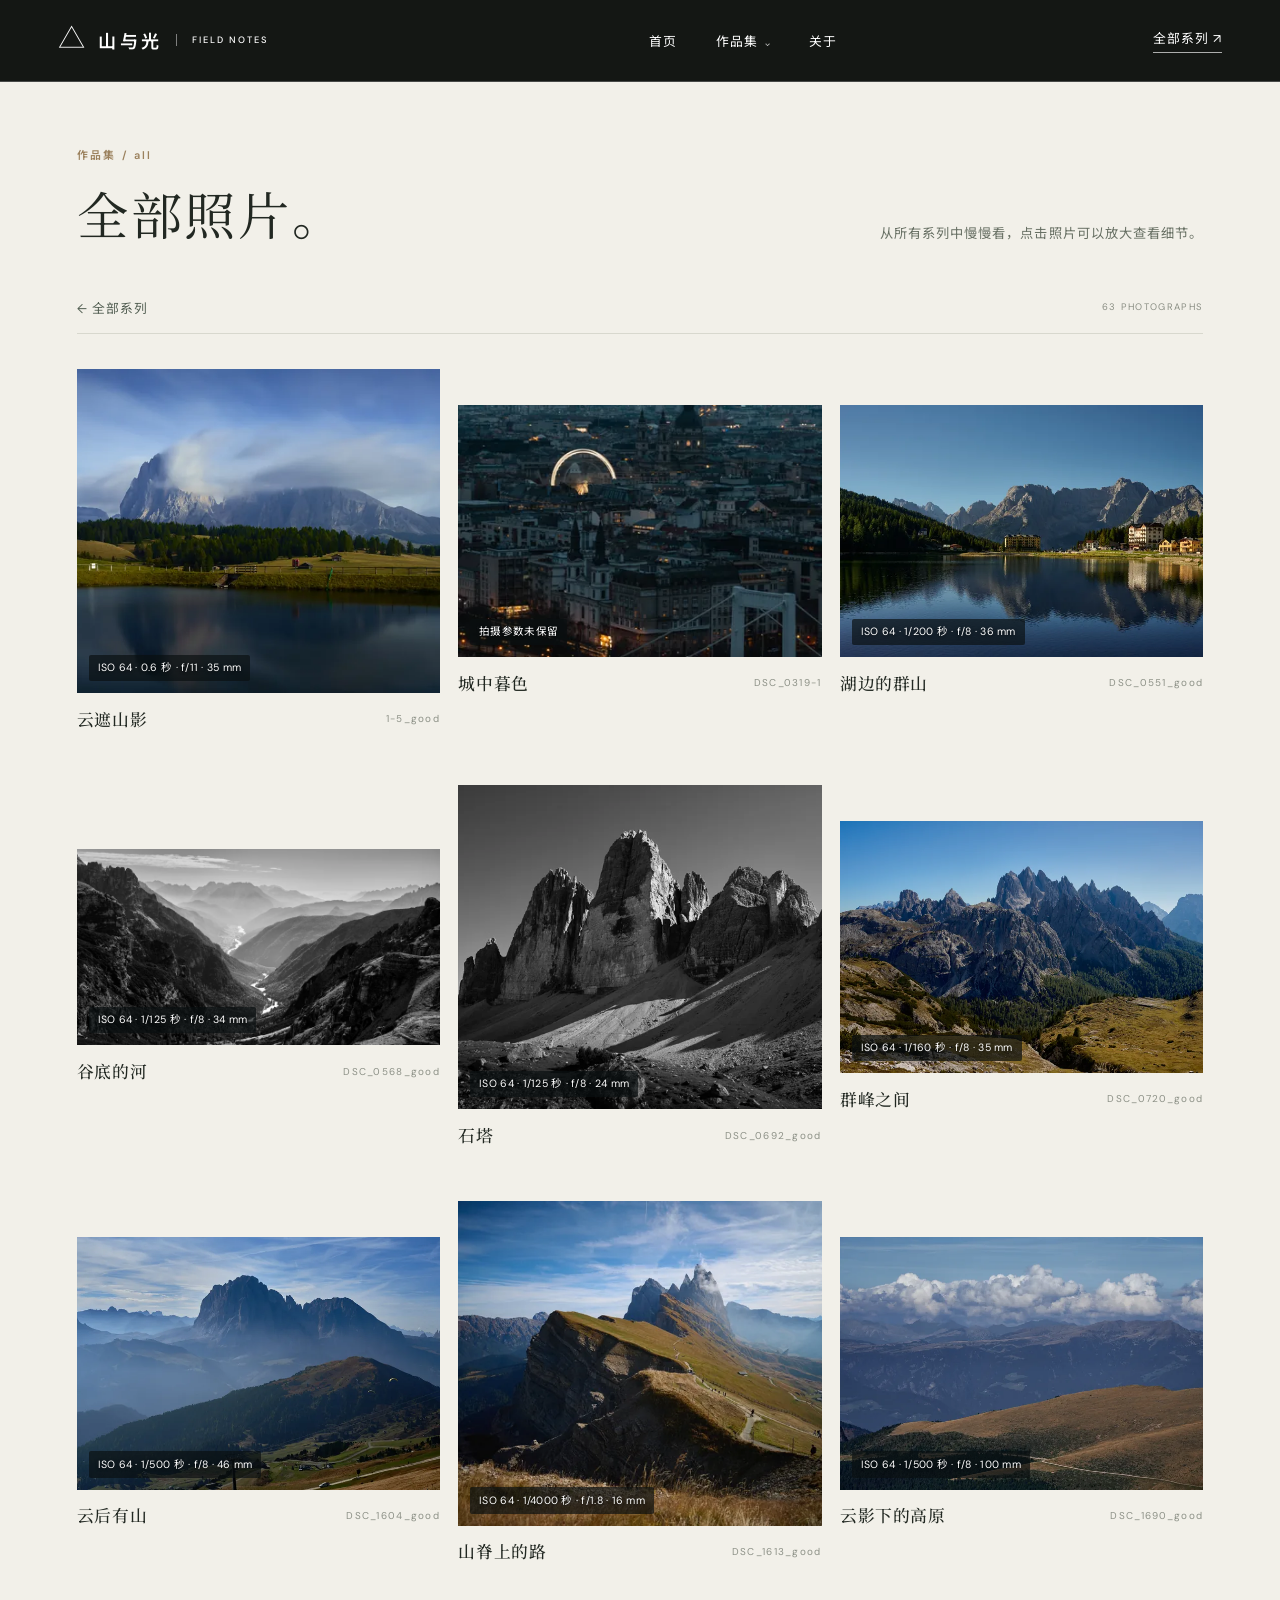
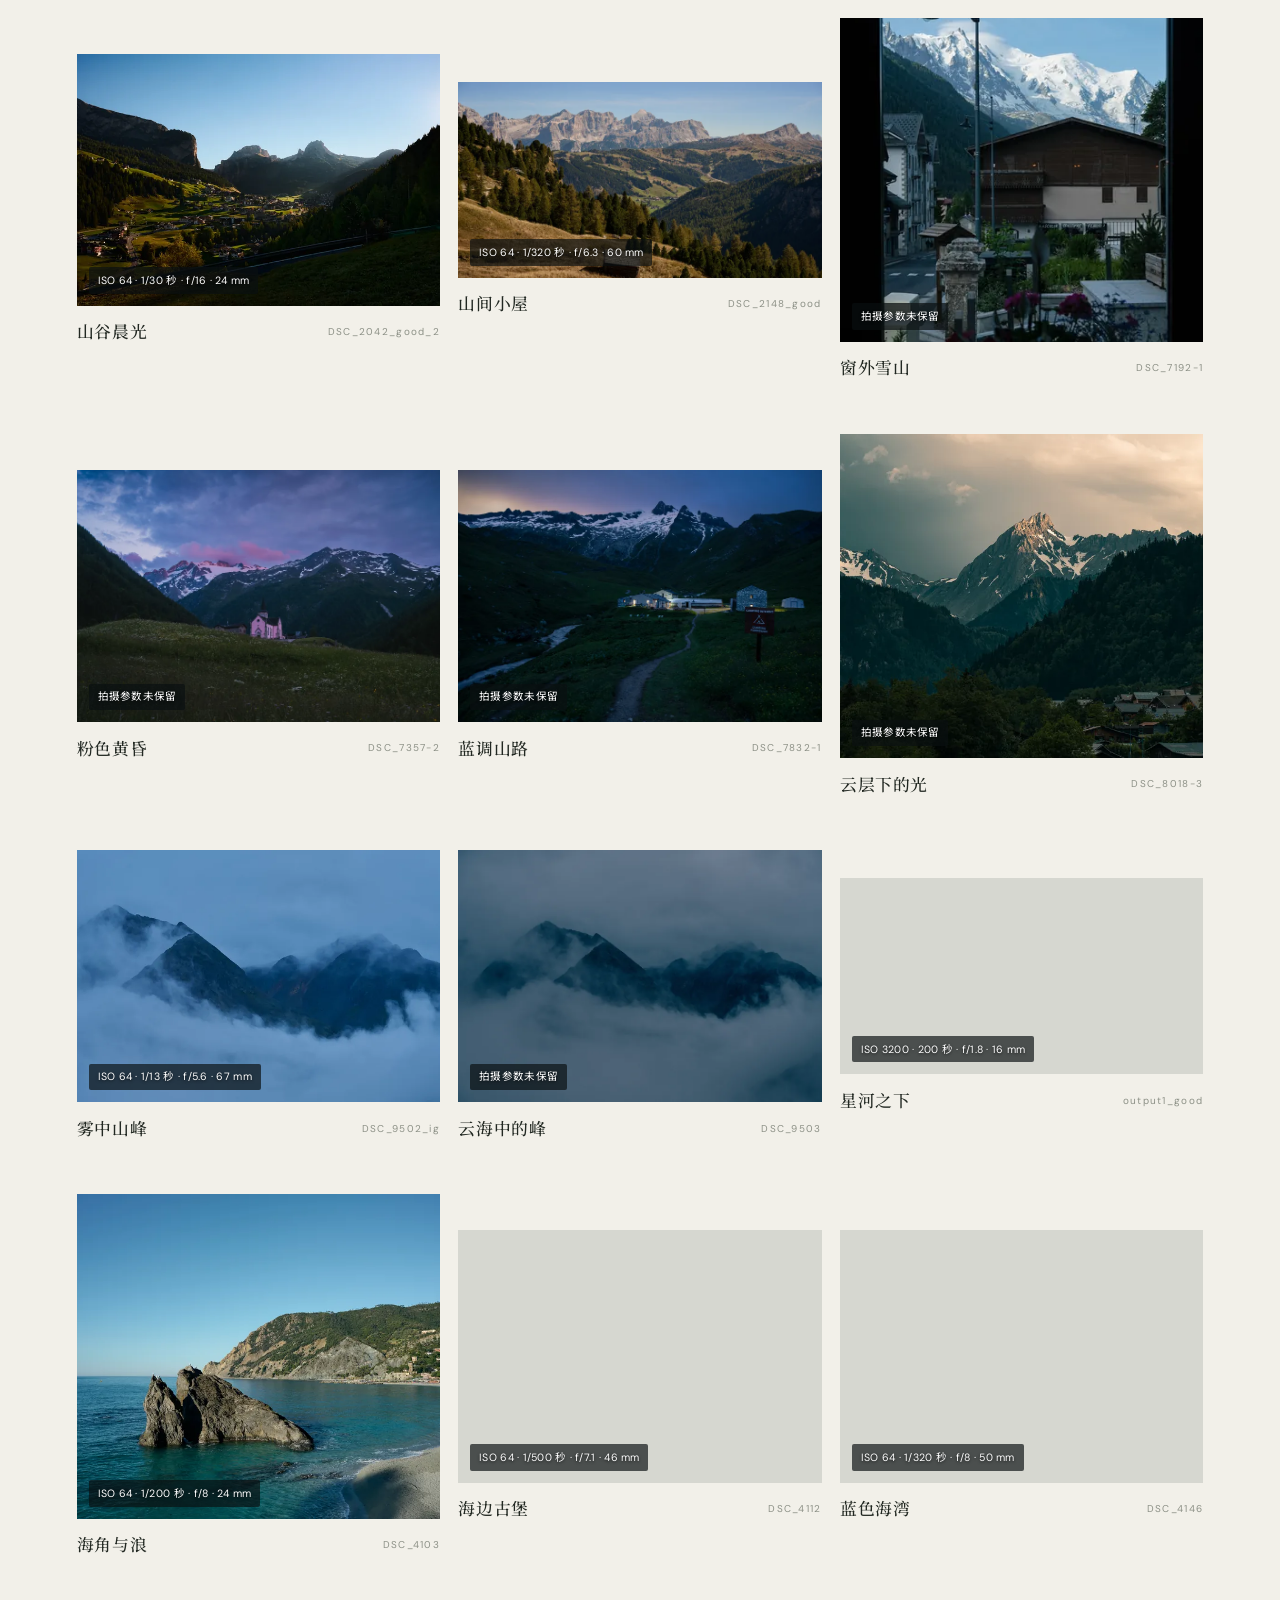
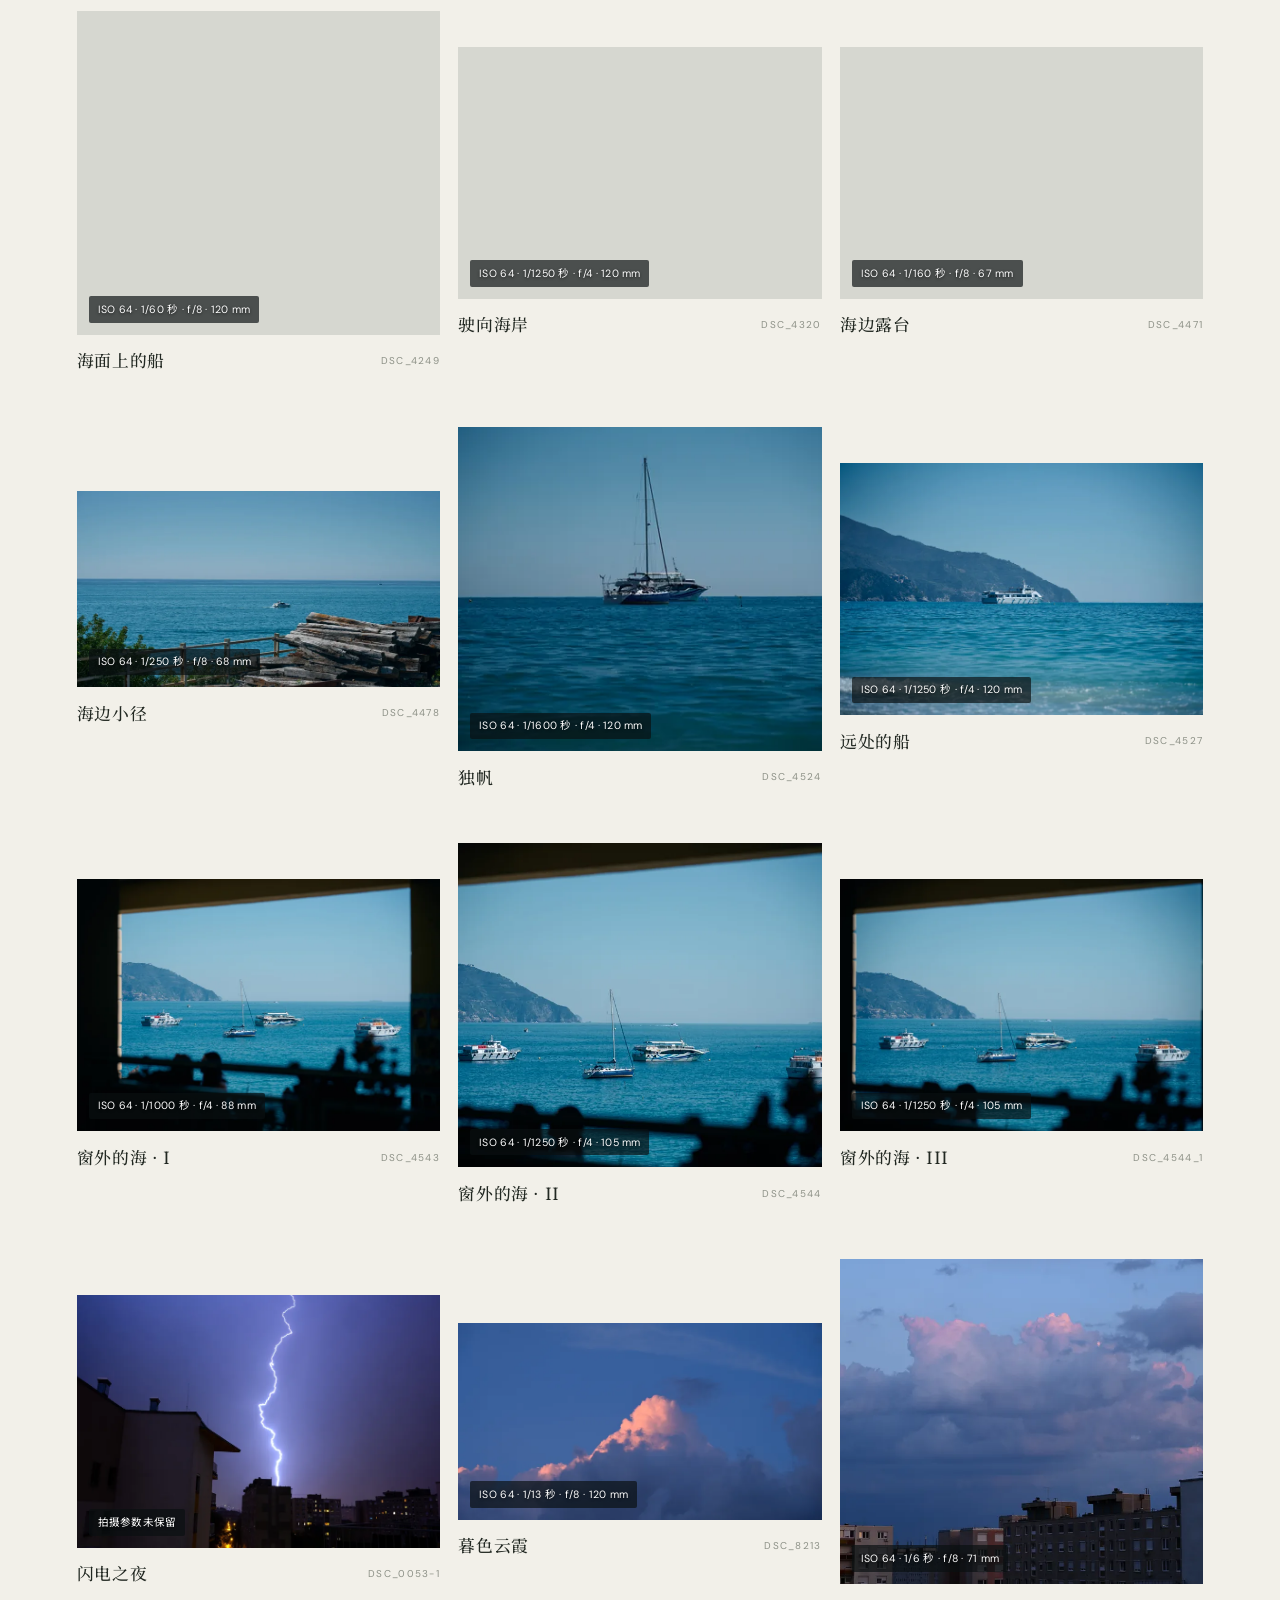
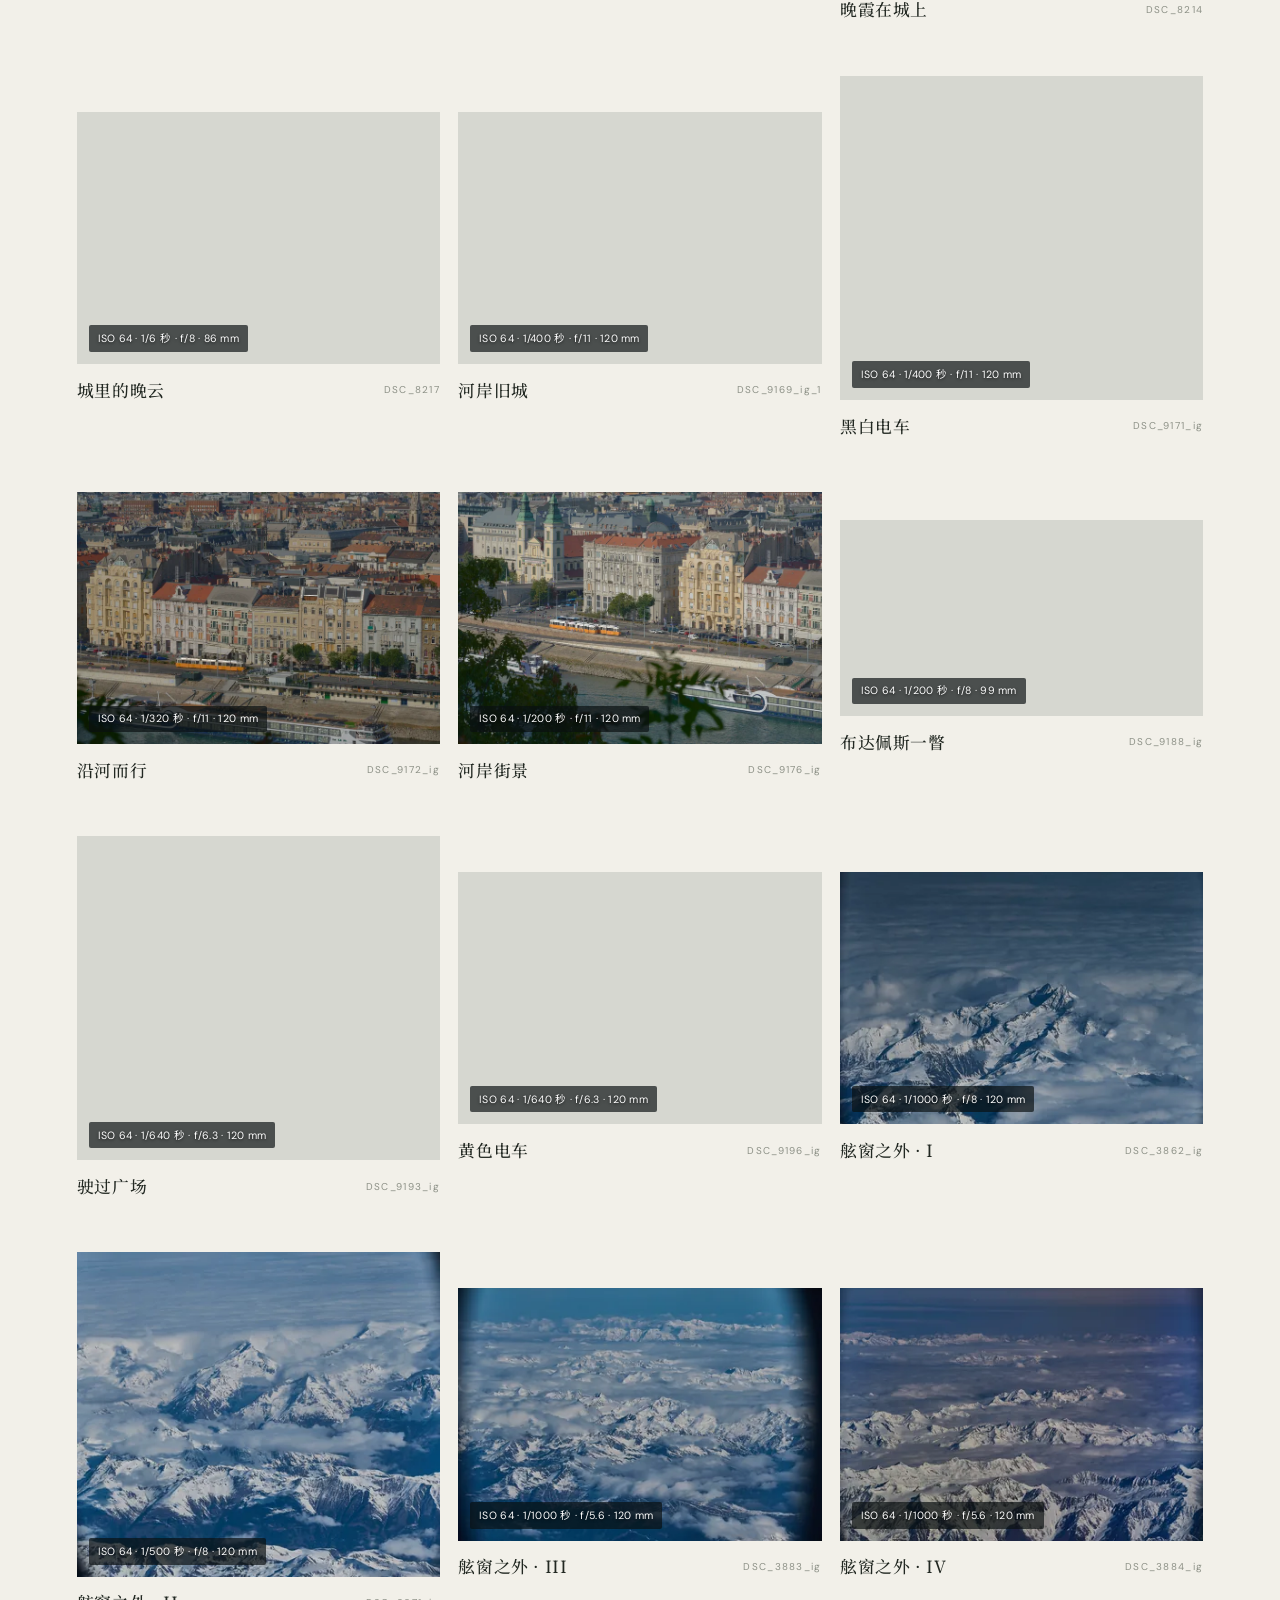
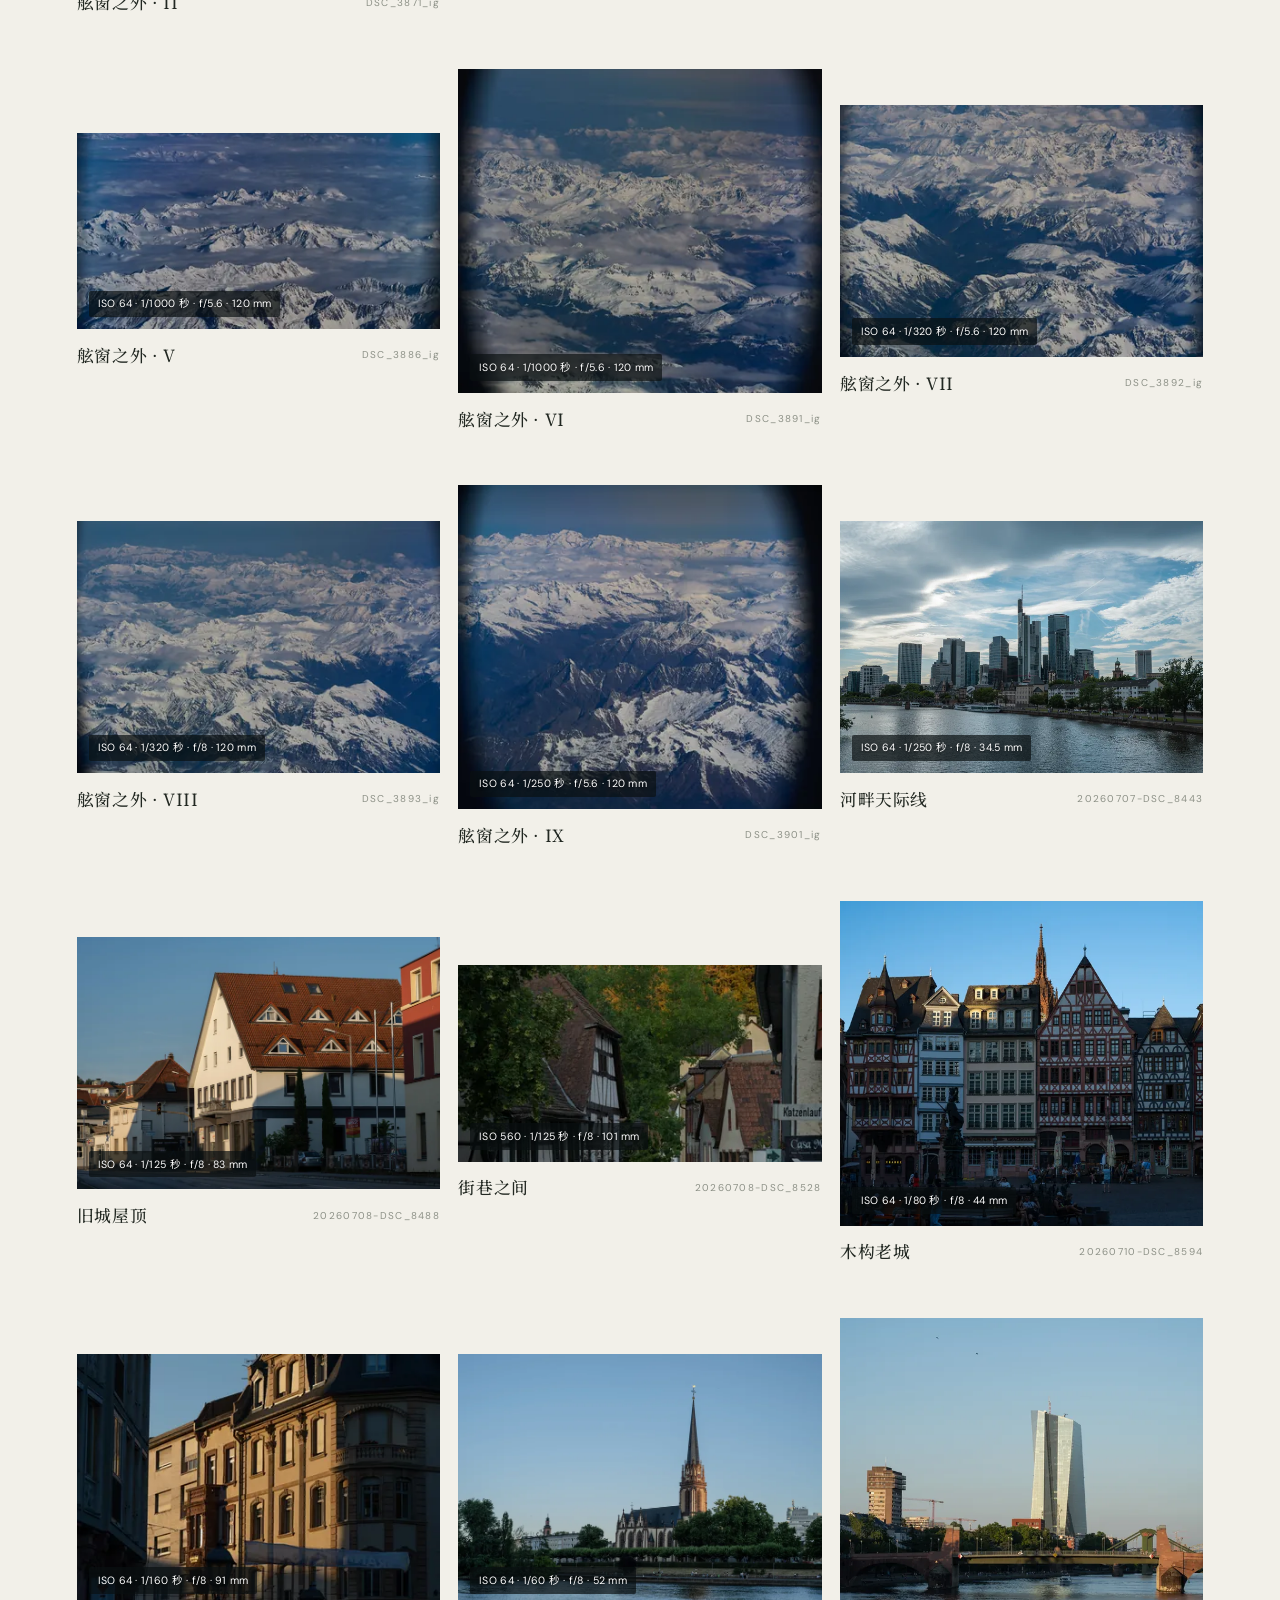
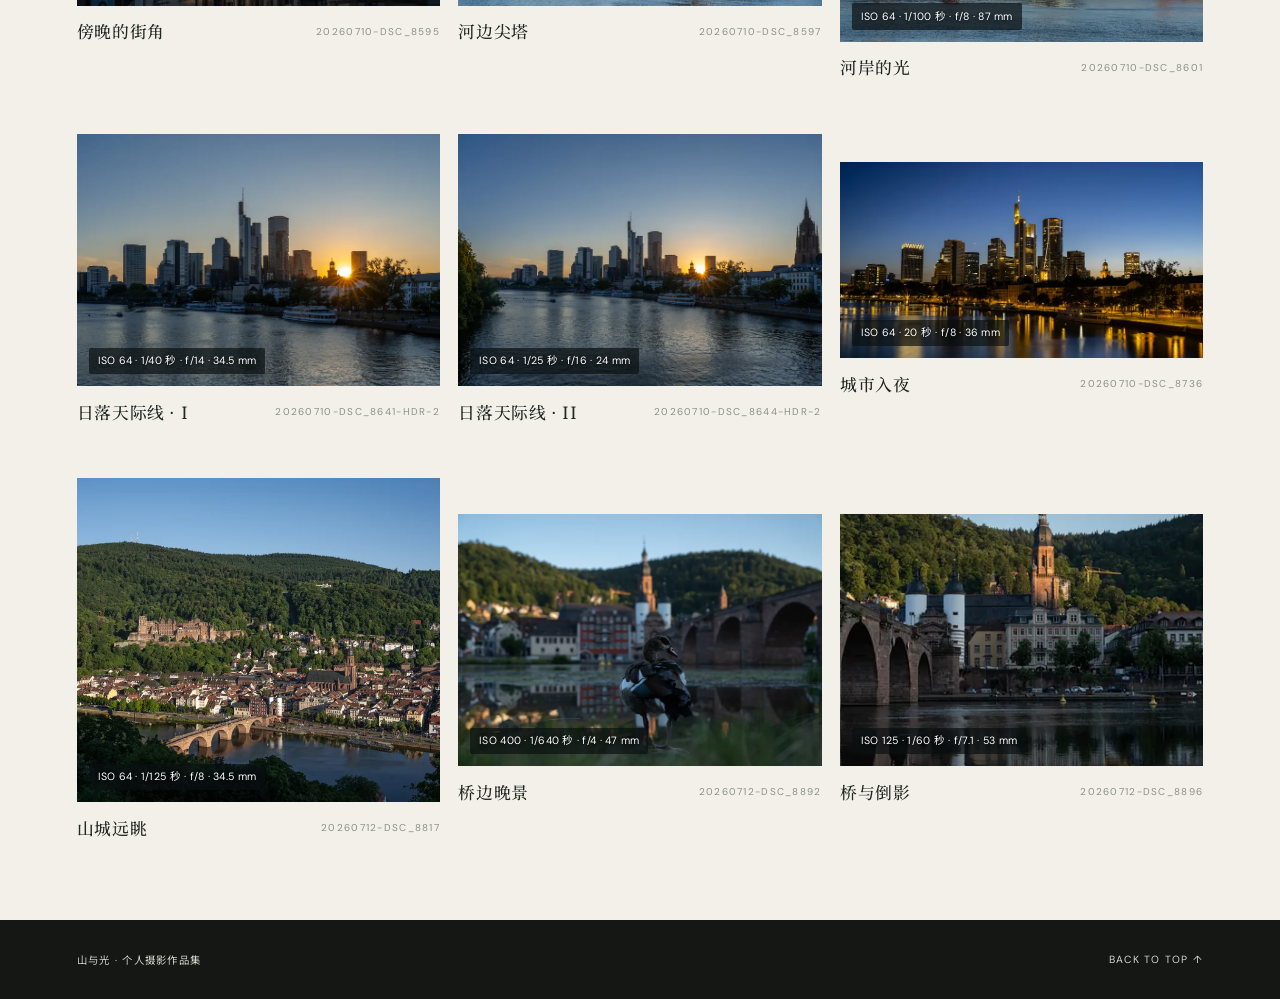
==== collections/all/index.html @ c3a983e8 "Give photo collections independent browsing pages" ====
<!doctype html>
<html lang="zh-CN"><head>
    <meta charset="utf-8" />
    <meta name="viewport" content="width=device-width, initial-scale=1" />
    <meta name="theme-color" content="#141714" />
    <meta name="description" content="从所有系列中慢慢看。" />
    <title>全部照片 · 山与光</title>
    <link rel="preconnect" href="https://fonts.googleapis.com" />
    <link rel="preconnect" href="https://fonts.gstatic.com" crossorigin />
    <link href="https://fonts.googleapis.com/css2?family=DM+Sans:wght@400;500;600;700&family=Noto+Sans+SC:wght@300;400;500;600&family=Noto+Serif+SC:wght@400;500;600&display=swap" rel="stylesheet" />
    <link rel="stylesheet" href="../../styles.css?v=20261014-pages" />
    <script src="../../app.js?v=20261014-pages" defer></script>
  </head>
<body class="collection-page" data-album="all">
  <a class="skip-link" href="#main">跳到内容</a>
  <header class="site-header" id="top">
    <a class="brand" href="../../"><span class="brand-mark" aria-hidden="true">△</span><span>山与光</span><small>FIELD NOTES</small></a>
    <nav class="main-nav" aria-label="主导航"><a href="../../">首页</a>
      <details class="collection-menu" id="collection-menu"><summary>作品集</summary><div class="collection-menu-list" id="album-menu-list"><a href="../../collections/budapest/"><span>布达佩斯</span><small>11 张</small></a>
<a href="../../collections/germany/"><span>德国</span><small>13 张</small></a>
<a href="../../collections/italy/"><span>意大利</span><small>12 张</small></a>
<a href="../../collections/landscapes/"><span>山水风光</span><small>18 张</small></a>
<a href="../../collections/from-plane/"><span>舷窗之外</span><small>9 张</small></a>
<a href="../../collections/all/"><span>全部照片</span><small>63 张</small></a></div></details>
      <a href="../../#about">关于</a></nav>
    <a class="header-action" href="../../#archive">全部系列 ↗</a>
  </header>
  <main id="main"><section class="archive section-wrap" id="archive" aria-labelledby="archive-title">
    <div class="section-heading archive-heading"><div><p class="section-number">作品集 / all</p><h1 id="archive-title">全部照片。</h1></div><p id="archive-description">从所有系列中慢慢看。</p></div>
    <div id="album-gallery"><div class="album-gallery-top"><a class="album-back" href="../../#archive">← 全部系列</a><span class="gallery-count" id="gallery-count">63 PHOTOGRAPHS</span></div>
      <div class="gallery-grid" id="gallery-grid"><a class="gallery-card" href="../../photos/previews/original/01-detail.webp">
          <span class="image-wrap"><img src="../../photos/previews/original/01-thumb.webp" alt="1-5_good" loading="lazy" width="8256" height="5160" />
          <span class="gallery-exposure">ISO 64 · 0.6 秒 · f/11 · 35 mm</span></span>
          <span class="gallery-card-meta"><strong>1-5_good</strong></span></a><a class="gallery-card" href="../../photos/previews/original/02-detail.webp">
          <span class="image-wrap"><img src="../../photos/previews/original/02-thumb.webp" alt="DSC_0319-1" loading="lazy" width="5504" height="8256" />
          <span class="gallery-exposure">拍摄参数未保留</span></span>
          <span class="gallery-card-meta"><strong>DSC_0319-1</strong></span></a><a class="gallery-card" href="../../photos/previews/original/03-detail.webp">
          <span class="image-wrap"><img src="../../photos/previews/original/03-thumb.webp" alt="DSC_0551_good" loading="lazy" width="7917" height="4453" />
          <span class="gallery-exposure">ISO 64 · 1/200 秒 · f/8 · 36 mm</span></span>
          <span class="gallery-card-meta"><strong>DSC_0551_good</strong></span></a><a class="gallery-card" href="../../photos/previews/original/04-detail.webp">
          <span class="image-wrap"><img src="../../photos/previews/original/04-thumb.webp" alt="DSC_0568_good" loading="lazy" width="7165" height="4478" />
          <span class="gallery-exposure">ISO 64 · 1/125 秒 · f/8 · 34 mm</span></span>
          <span class="gallery-card-meta"><strong>DSC_0568_good</strong></span></a><a class="gallery-card" href="../../photos/previews/original/05-detail.webp">
          <span class="image-wrap"><img src="../../photos/previews/original/05-thumb.webp" alt="DSC_0692_good" loading="lazy" width="8032" height="5020" />
          <span class="gallery-exposure">ISO 64 · 1/125 秒 · f/8 · 24 mm</span></span>
          <span class="gallery-card-meta"><strong>DSC_0692_good</strong></span></a><a class="gallery-card" href="../../photos/previews/original/06-detail.webp">
          <span class="image-wrap"><img src="../../photos/previews/original/06-thumb.webp" alt="DSC_0720_good" loading="lazy" width="7756" height="4847" />
          <span class="gallery-exposure">ISO 64 · 1/160 秒 · f/8 · 35 mm</span></span>
          <span class="gallery-card-meta"><strong>DSC_0720_good</strong></span></a><a class="gallery-card" href="../../photos/previews/original/07-detail.webp">
          <span class="image-wrap"><img src="../../photos/previews/original/07-thumb.webp" alt="DSC_1604_good" loading="lazy" width="7767" height="4854" />
          <span class="gallery-exposure">ISO 64 · 1/500 秒 · f/8 · 46 mm</span></span>
          <span class="gallery-card-meta"><strong>DSC_1604_good</strong></span></a><a class="gallery-card" href="../../photos/previews/original/08-detail.webp">
          <span class="image-wrap"><img src="../../photos/previews/original/08-thumb.webp" alt="DSC_1613_good" loading="lazy" width="8297" height="5186" />
          <span class="gallery-exposure">ISO 64 · 1/4000 秒 · f/1.8 · 16 mm</span></span>
          <span class="gallery-card-meta"><strong>DSC_1613_good</strong></span></a><a class="gallery-card" href="../../photos/previews/original/09-detail.webp">
          <span class="image-wrap"><img src="../../photos/previews/original/09-thumb.webp" alt="DSC_1690_good" loading="lazy" width="8425" height="5266" />
          <span class="gallery-exposure">ISO 64 · 1/500 秒 · f/8 · 100 mm</span></span>
          <span class="gallery-card-meta"><strong>DSC_1690_good</strong></span></a><a class="gallery-card" href="../../photos/previews/original/10-detail.webp">
          <span class="image-wrap"><img src="../../photos/previews/original/10-thumb.webp" alt="DSC_2042_good_2" loading="lazy" width="8464" height="4761" />
          <span class="gallery-exposure">ISO 64 · 1/30 秒 · f/16 · 24 mm</span></span>
          <span class="gallery-card-meta"><strong>DSC_2042_good_2</strong></span></a><a class="gallery-card" href="../../photos/previews/original/11-detail.webp">
          <span class="image-wrap"><img src="../../photos/previews/original/11-thumb.webp" alt="DSC_2148_good" loading="lazy" width="8397" height="5248" />
          <span class="gallery-exposure">ISO 64 · 1/320 秒 · f/6.3 · 60 mm</span></span>
          <span class="gallery-card-meta"><strong>DSC_2148_good</strong></span></a><a class="gallery-card" href="../../photos/previews/original/12-detail.webp">
          <span class="image-wrap"><img src="../../photos/previews/original/12-thumb.webp" alt="DSC_7192-1" loading="lazy" width="5504" height="8256" />
          <span class="gallery-exposure">拍摄参数未保留</span></span>
          <span class="gallery-card-meta"><strong>DSC_7192-1</strong></span></a><a class="gallery-card" href="../../photos/previews/original/13-detail.webp">
          <span class="image-wrap"><img src="../../photos/previews/original/13-thumb.webp" alt="DSC_7357-2" loading="lazy" width="8256" height="5504" />
          <span class="gallery-exposure">拍摄参数未保留</span></span>
          <span class="gallery-card-meta"><strong>DSC_7357-2</strong></span></a><a class="gallery-card" href="../../photos/previews/original/14-detail.webp">
          <span class="image-wrap"><img src="../../photos/previews/original/14-thumb.webp" alt="DSC_7832-1" loading="lazy" width="8256" height="5504" />
          <span class="gallery-exposure">拍摄参数未保留</span></span>
          <span class="gallery-card-meta"><strong>DSC_7832-1</strong></span></a><a class="gallery-card" href="../../photos/previews/original/15-detail.webp">
          <span class="image-wrap"><img src="../../photos/previews/original/15-thumb.webp" alt="DSC_8018-3" loading="lazy" width="8256" height="5504" />
          <span class="gallery-exposure">拍摄参数未保留</span></span>
          <span class="gallery-card-meta"><strong>DSC_8018-3</strong></span></a><a class="gallery-card" href="../../photos/previews/original/16-detail.webp">
          <span class="image-wrap"><img src="../../photos/previews/original/16-thumb.webp" alt="DSC_9502_ig" loading="lazy" width="8408" height="4729" />
          <span class="gallery-exposure">ISO 64 · 1/13 秒 · f/5.6 · 67 mm</span></span>
          <span class="gallery-card-meta"><strong>DSC_9502_ig</strong></span></a><a class="gallery-card" href="../../photos/previews/original/17-detail.webp">
          <span class="image-wrap"><img src="../../photos/previews/original/17-thumb.webp" alt="DSC_9503" loading="lazy" width="8256" height="5504" />
          <span class="gallery-exposure">拍摄参数未保留</span></span>
          <span class="gallery-card-meta"><strong>DSC_9503</strong></span></a><a class="gallery-card" href="../../photos/previews/original/18-detail.webp">
          <span class="image-wrap"><img src="../../photos/previews/original/18-thumb.webp" alt="output1_good" loading="lazy" width="8288" height="5520" />
          <span class="gallery-exposure">ISO 3200 · 200 秒 · f/1.8 · 16 mm</span></span>
          <span class="gallery-card-meta"><strong>output1_good</strong></span></a><a class="gallery-card" href="../../photos/previews/Italy/01-detail.webp">
          <span class="image-wrap"><img src="../../photos/previews/Italy/01-thumb.webp" alt="DSC_4103" loading="lazy" width="8256" height="5504" />
          <span class="gallery-exposure">ISO 64 · 1/200 秒 · f/8 · 24 mm</span></span>
          <span class="gallery-card-meta"><strong>DSC_4103</strong></span></a><a class="gallery-card" href="../../photos/previews/Italy/02-detail.webp">
          <span class="image-wrap"><img src="../../photos/previews/Italy/02-thumb.webp" alt="DSC_4112" loading="lazy" width="8256" height="5504" />
          <span class="gallery-exposure">ISO 64 · 1/500 秒 · f/7.1 · 46 mm</span></span>
          <span class="gallery-card-meta"><strong>DSC_4112</strong></span></a><a class="gallery-card" href="../../photos/previews/Italy/03-detail.webp">
          <span class="image-wrap"><img src="../../photos/previews/Italy/03-thumb.webp" alt="DSC_4146" loading="lazy" width="8256" height="5504" />
          <span class="gallery-exposure">ISO 64 · 1/320 秒 · f/8 · 50 mm</span></span>
          <span class="gallery-card-meta"><strong>DSC_4146</strong></span></a><a class="gallery-card" href="../../photos/previews/Italy/04-detail.webp">
          <span class="image-wrap"><img src="../../photos/previews/Italy/04-thumb.webp" alt="DSC_4249" loading="lazy" width="8256" height="5504" />
          <span class="gallery-exposure">ISO 64 · 1/60 秒 · f/8 · 120 mm</span></span>
          <span class="gallery-card-meta"><strong>DSC_4249</strong></span></a><a class="gallery-card" href="../../photos/previews/Italy/05-detail.webp">
          <span class="image-wrap"><img src="../../photos/previews/Italy/05-thumb.webp" alt="DSC_4320" loading="lazy" width="8183" height="5455" />
          <span class="gallery-exposure">ISO 64 · 1/1250 秒 · f/4 · 120 mm</span></span>
          <span class="gallery-card-meta"><strong>DSC_4320</strong></span></a><a class="gallery-card" href="../../photos/previews/Italy/06-detail.webp">
          <span class="image-wrap"><img src="../../photos/previews/Italy/06-thumb.webp" alt="DSC_4471" loading="lazy" width="8256" height="5504" />
          <span class="gallery-exposure">ISO 64 · 1/160 秒 · f/8 · 67 mm</span></span>
          <span class="gallery-card-meta"><strong>DSC_4471</strong></span></a><a class="gallery-card" href="../../photos/previews/Italy/07-detail.webp">
          <span class="image-wrap"><img src="../../photos/previews/Italy/07-thumb.webp" alt="DSC_4478" loading="lazy" width="8256" height="5504" />
          <span class="gallery-exposure">ISO 64 · 1/250 秒 · f/8 · 68 mm</span></span>
          <span class="gallery-card-meta"><strong>DSC_4478</strong></span></a><a class="gallery-card" href="../../photos/previews/Italy/08-detail.webp">
          <span class="image-wrap"><img src="../../photos/previews/Italy/08-thumb.webp" alt="DSC_4524" loading="lazy" width="5504" height="8256" />
          <span class="gallery-exposure">ISO 64 · 1/1600 秒 · f/4 · 120 mm</span></span>
          <span class="gallery-card-meta"><strong>DSC_4524</strong></span></a><a class="gallery-card" href="../../photos/previews/Italy/09-detail.webp">
          <span class="image-wrap"><img src="../../photos/previews/Italy/09-thumb.webp" alt="DSC_4527" loading="lazy" width="8256" height="5504" />
          <span class="gallery-exposure">ISO 64 · 1/1250 秒 · f/4 · 120 mm</span></span>
          <span class="gallery-card-meta"><strong>DSC_4527</strong></span></a><a class="gallery-card" href="../../photos/previews/Italy/10-detail.webp">
          <span class="image-wrap"><img src="../../photos/previews/Italy/10-thumb.webp" alt="DSC_4543" loading="lazy" width="8256" height="5504" />
          <span class="gallery-exposure">ISO 64 · 1/1000 秒 · f/4 · 88 mm</span></span>
          <span class="gallery-card-meta"><strong>DSC_4543</strong></span></a><a class="gallery-card" href="../../photos/previews/Italy/11-detail.webp">
          <span class="image-wrap"><img src="../../photos/previews/Italy/11-thumb.webp" alt="DSC_4544" loading="lazy" width="8256" height="5504" />
          <span class="gallery-exposure">ISO 64 · 1/1250 秒 · f/4 · 105 mm</span></span>
          <span class="gallery-card-meta"><strong>DSC_4544</strong></span></a><a class="gallery-card" href="../../photos/previews/Italy/12-detail.webp">
          <span class="image-wrap"><img src="../../photos/previews/Italy/12-thumb.webp" alt="DSC_4544_1" loading="lazy" width="8256" height="5504" />
          <span class="gallery-exposure">ISO 64 · 1/1250 秒 · f/4 · 105 mm</span></span>
          <span class="gallery-card-meta"><strong>DSC_4544_1</strong></span></a><a class="gallery-card" href="../../photos/previews/budapest/01-detail.webp">
          <span class="image-wrap"><img src="../../photos/previews/budapest/01-thumb.webp" alt="DSC_0053-1" loading="lazy" width="6954" height="4636" />
          <span class="gallery-exposure">拍摄参数未保留</span></span>
          <span class="gallery-card-meta"><strong>DSC_0053-1</strong></span></a><a class="gallery-card" href="../../photos/previews/budapest/02-detail.webp">
          <span class="image-wrap"><img src="../../photos/previews/budapest/02-thumb.webp" alt="DSC_8213" loading="lazy" width="8256" height="5504" />
          <span class="gallery-exposure">ISO 64 · 1/13 秒 · f/8 · 120 mm</span></span>
          <span class="gallery-card-meta"><strong>DSC_8213</strong></span></a><a class="gallery-card" href="../../photos/previews/budapest/03-detail.webp">
          <span class="image-wrap"><img src="../../photos/previews/budapest/03-thumb.webp" alt="DSC_8214" loading="lazy" width="8256" height="5504" />
          <span class="gallery-exposure">ISO 64 · 1/6 秒 · f/8 · 71 mm</span></span>
          <span class="gallery-card-meta"><strong>DSC_8214</strong></span></a><a class="gallery-card" href="../../photos/previews/budapest/04-detail.webp">
          <span class="image-wrap"><img src="../../photos/previews/budapest/04-thumb.webp" alt="DSC_8217" loading="lazy" width="8256" height="5504" />
          <span class="gallery-exposure">ISO 64 · 1/6 秒 · f/8 · 86 mm</span></span>
          <span class="gallery-card-meta"><strong>DSC_8217</strong></span></a><a class="gallery-card" href="../../photos/previews/budapest/05-detail.webp">
          <span class="image-wrap"><img src="../../photos/previews/budapest/05-thumb.webp" alt="DSC_9169_ig_1" loading="lazy" width="8256" height="5504" />
          <span class="gallery-exposure">ISO 64 · 1/400 秒 · f/11 · 120 mm</span></span>
          <span class="gallery-card-meta"><strong>DSC_9169_ig_1</strong></span></a><a class="gallery-card" href="../../photos/previews/budapest/06-detail.webp">
          <span class="image-wrap"><img src="../../photos/previews/budapest/06-thumb.webp" alt="DSC_9171_ig" loading="lazy" width="8256" height="5504" />
          <span class="gallery-exposure">ISO 64 · 1/400 秒 · f/11 · 120 mm</span></span>
          <span class="gallery-card-meta"><strong>DSC_9171_ig</strong></span></a><a class="gallery-card" href="../../photos/previews/budapest/07-detail.webp">
          <span class="image-wrap"><img src="../../photos/previews/budapest/07-thumb.webp" alt="DSC_9172_ig" loading="lazy" width="8256" height="5504" />
          <span class="gallery-exposure">ISO 64 · 1/320 秒 · f/11 · 120 mm</span></span>
          <span class="gallery-card-meta"><strong>DSC_9172_ig</strong></span></a><a class="gallery-card" href="../../photos/previews/budapest/08-detail.webp">
          <span class="image-wrap"><img src="../../photos/previews/budapest/08-thumb.webp" alt="DSC_9176_ig" loading="lazy" width="8256" height="5504" />
          <span class="gallery-exposure">ISO 64 · 1/200 秒 · f/11 · 120 mm</span></span>
          <span class="gallery-card-meta"><strong>DSC_9176_ig</strong></span></a><a class="gallery-card" href="../../photos/previews/budapest/09-detail.webp">
          <span class="image-wrap"><img src="../../photos/previews/budapest/09-thumb.webp" alt="DSC_9188_ig" loading="lazy" width="8256" height="5504" />
          <span class="gallery-exposure">ISO 64 · 1/200 秒 · f/8 · 99 mm</span></span>
          <span class="gallery-card-meta"><strong>DSC_9188_ig</strong></span></a><a class="gallery-card" href="../../photos/previews/budapest/10-detail.webp">
          <span class="image-wrap"><img src="../../photos/previews/budapest/10-thumb.webp" alt="DSC_9193_ig" loading="lazy" width="8256" height="5504" />
          <span class="gallery-exposure">ISO 64 · 1/640 秒 · f/6.3 · 120 mm</span></span>
          <span class="gallery-card-meta"><strong>DSC_9193_ig</strong></span></a><a class="gallery-card" href="../../photos/previews/budapest/11-detail.webp">
          <span class="image-wrap"><img src="../../photos/previews/budapest/11-thumb.webp" alt="DSC_9196_ig" loading="lazy" width="8256" height="5504" />
          <span class="gallery-exposure">ISO 64 · 1/640 秒 · f/6.3 · 120 mm</span></span>
          <span class="gallery-card-meta"><strong>DSC_9196_ig</strong></span></a><a class="gallery-card" href="../../photos/previews/from_plane/01-detail.webp">
          <span class="image-wrap"><img src="../../photos/previews/from_plane/01-thumb.webp" alt="DSC_3862_ig" loading="lazy" width="4926" height="7390" />
          <span class="gallery-exposure">ISO 64 · 1/1000 秒 · f/8 · 120 mm</span></span>
          <span class="gallery-card-meta"><strong>DSC_3862_ig</strong></span></a><a class="gallery-card" href="../../photos/previews/from_plane/02-detail.webp">
          <span class="image-wrap"><img src="../../photos/previews/from_plane/02-thumb.webp" alt="DSC_3871_ig" loading="lazy" width="4877" height="7316" />
          <span class="gallery-exposure">ISO 64 · 1/500 秒 · f/8 · 120 mm</span></span>
          <span class="gallery-card-meta"><strong>DSC_3871_ig</strong></span></a><a class="gallery-card" href="../../photos/previews/from_plane/03-detail.webp">
          <span class="image-wrap"><img src="../../photos/previews/from_plane/03-thumb.webp" alt="DSC_3883_ig" loading="lazy" width="5504" height="8256" />
          <span class="gallery-exposure">ISO 64 · 1/1000 秒 · f/5.6 · 120 mm</span></span>
          <span class="gallery-card-meta"><strong>DSC_3883_ig</strong></span></a><a class="gallery-card" href="../../photos/previews/from_plane/04-detail.webp">
          <span class="image-wrap"><img src="../../photos/previews/from_plane/04-thumb.webp" alt="DSC_3884_ig" loading="lazy" width="5084" height="7626" />
          <span class="gallery-exposure">ISO 64 · 1/1000 秒 · f/5.6 · 120 mm</span></span>
          <span class="gallery-card-meta"><strong>DSC_3884_ig</strong></span></a><a class="gallery-card" href="../../photos/previews/from_plane/05-detail.webp">
          <span class="image-wrap"><img src="../../photos/previews/from_plane/05-thumb.webp" alt="DSC_3886_ig" loading="lazy" width="4863" height="7295" />
          <span class="gallery-exposure">ISO 64 · 1/1000 秒 · f/5.6 · 120 mm</span></span>
          <span class="gallery-card-meta"><strong>DSC_3886_ig</strong></span></a><a class="gallery-card" href="../../photos/previews/from_plane/06-detail.webp">
          <span class="image-wrap"><img src="../../photos/previews/from_plane/06-thumb.webp" alt="DSC_3891_ig" loading="lazy" width="5050" height="7574" />
          <span class="gallery-exposure">ISO 64 · 1/1000 秒 · f/5.6 · 120 mm</span></span>
          <span class="gallery-card-meta"><strong>DSC_3891_ig</strong></span></a><a class="gallery-card" href="../../photos/previews/from_plane/07-detail.webp">
          <span class="image-wrap"><img src="../../photos/previews/from_plane/07-thumb.webp" alt="DSC_3892_ig" loading="lazy" width="4705" height="7058" />
          <span class="gallery-exposure">ISO 64 · 1/320 秒 · f/5.6 · 120 mm</span></span>
          <span class="gallery-card-meta"><strong>DSC_3892_ig</strong></span></a><a class="gallery-card" href="../../photos/previews/from_plane/08-detail.webp">
          <span class="image-wrap"><img src="../../photos/previews/from_plane/08-thumb.webp" alt="DSC_3893_ig" loading="lazy" width="4825" height="7238" />
          <span class="gallery-exposure">ISO 64 · 1/320 秒 · f/8 · 120 mm</span></span>
          <span class="gallery-card-meta"><strong>DSC_3893_ig</strong></span></a><a class="gallery-card" href="../../photos/previews/from_plane/09-detail.webp">
          <span class="image-wrap"><img src="../../photos/previews/from_plane/09-thumb.webp" alt="DSC_3901_ig" loading="lazy" width="5504" height="8256" />
          <span class="gallery-exposure">ISO 64 · 1/250 秒 · f/5.6 · 120 mm</span></span>
          <span class="gallery-card-meta"><strong>DSC_3901_ig</strong></span></a><a class="gallery-card" href="../../photos/previews/germany/01-detail.webp">
          <span class="image-wrap"><img src="../../photos/previews/germany/01-thumb.webp" alt="20260707-DSC_8443" loading="lazy" width="8256" height="5160" />
          <span class="gallery-exposure">ISO 64 · 1/250 秒 · f/8 · 34.5 mm</span></span>
          <span class="gallery-card-meta"><strong>20260707-DSC_8443</strong></span></a><a class="gallery-card" href="../../photos/previews/germany/02-detail.webp">
          <span class="image-wrap"><img src="../../photos/previews/germany/02-thumb.webp" alt="20260708-DSC_8488" loading="lazy" width="7709" height="5139" />
          <span class="gallery-exposure">ISO 64 · 1/125 秒 · f/8 · 83 mm</span></span>
          <span class="gallery-card-meta"><strong>20260708-DSC_8488</strong></span></a><a class="gallery-card" href="../../photos/previews/germany/03-detail.webp">
          <span class="image-wrap"><img src="../../photos/previews/germany/03-thumb.webp" alt="20260708-DSC_8528" loading="lazy" width="5504" height="8256" />
          <span class="gallery-exposure">ISO 560 · 1/125 秒 · f/8 · 101 mm</span></span>
          <span class="gallery-card-meta"><strong>20260708-DSC_8528</strong></span></a><a class="gallery-card" href="../../photos/previews/germany/04-detail.webp">
          <span class="image-wrap"><img src="../../photos/previews/germany/04-thumb.webp" alt="20260710-DSC_8594" loading="lazy" width="8256" height="5504" />
          <span class="gallery-exposure">ISO 64 · 1/80 秒 · f/8 · 44 mm</span></span>
          <span class="gallery-card-meta"><strong>20260710-DSC_8594</strong></span></a><a class="gallery-card" href="../../photos/previews/germany/05-detail.webp">
          <span class="image-wrap"><img src="../../photos/previews/germany/05-thumb.webp" alt="20260710-DSC_8595" loading="lazy" width="5504" height="8256" />
          <span class="gallery-exposure">ISO 64 · 1/160 秒 · f/8 · 91 mm</span></span>
          <span class="gallery-card-meta"><strong>20260710-DSC_8595</strong></span></a><a class="gallery-card" href="../../photos/previews/germany/06-detail.webp">
          <span class="image-wrap"><img src="../../photos/previews/germany/06-thumb.webp" alt="20260710-DSC_8597" loading="lazy" width="8256" height="5504" />
          <span class="gallery-exposure">ISO 64 · 1/60 秒 · f/8 · 52 mm</span></span>
          <span class="gallery-card-meta"><strong>20260710-DSC_8597</strong></span></a><a class="gallery-card" href="../../photos/previews/germany/07-detail.webp">
          <span class="image-wrap"><img src="../../photos/previews/germany/07-thumb.webp" alt="20260710-DSC_8601" loading="lazy" width="8256" height="5504" />
          <span class="gallery-exposure">ISO 64 · 1/100 秒 · f/8 · 87 mm</span></span>
          <span class="gallery-card-meta"><strong>20260710-DSC_8601</strong></span></a><a class="gallery-card" href="../../photos/previews/germany/08-detail.webp">
          <span class="image-wrap"><img src="../../photos/previews/germany/08-thumb.webp" alt="20260710-DSC_8641-HDR-2" loading="lazy" width="8256" height="5504" />
          <span class="gallery-exposure">ISO 64 · 1/40 秒 · f/14 · 34.5 mm</span></span>
          <span class="gallery-card-meta"><strong>20260710-DSC_8641-HDR-2</strong></span></a><a class="gallery-card" href="../../photos/previews/germany/09-detail.webp">
          <span class="image-wrap"><img src="../../photos/previews/germany/09-thumb.webp" alt="20260710-DSC_8644-HDR-2" loading="lazy" width="8256" height="5504" />
          <span class="gallery-exposure">ISO 64 · 1/25 秒 · f/16 · 24 mm</span></span>
          <span class="gallery-card-meta"><strong>20260710-DSC_8644-HDR-2</strong></span></a><a class="gallery-card" href="../../photos/previews/germany/10-detail.webp">
          <span class="image-wrap"><img src="../../photos/previews/germany/10-thumb.webp" alt="20260710-DSC_8736" loading="lazy" width="8256" height="5504" />
          <span class="gallery-exposure">ISO 64 · 20 秒 · f/8 · 36 mm</span></span>
          <span class="gallery-card-meta"><strong>20260710-DSC_8736</strong></span></a><a class="gallery-card" href="../../photos/previews/germany/11-detail.webp">
          <span class="image-wrap"><img src="../../photos/previews/germany/11-thumb.webp" alt="20260712-DSC_8817" loading="lazy" width="8256" height="5504" />
          <span class="gallery-exposure">ISO 64 · 1/125 秒 · f/8 · 34.5 mm</span></span>
          <span class="gallery-card-meta"><strong>20260712-DSC_8817</strong></span></a><a class="gallery-card" href="../../photos/previews/germany/12-detail.webp">
          <span class="image-wrap"><img src="../../photos/previews/germany/12-thumb.webp" alt="20260712-DSC_8892" loading="lazy" width="8256" height="5504" />
          <span class="gallery-exposure">ISO 400 · 1/640 秒 · f/4 · 47 mm</span></span>
          <span class="gallery-card-meta"><strong>20260712-DSC_8892</strong></span></a><a class="gallery-card" href="../../photos/previews/germany/13-detail.webp">
          <span class="image-wrap"><img src="../../photos/previews/germany/13-thumb.webp" alt="20260712-DSC_8896" loading="lazy" width="5504" height="8256" />
          <span class="gallery-exposure">ISO 125 · 1/60 秒 · f/7.1 · 53 mm</span></span>
          <span class="gallery-card-meta"><strong>20260712-DSC_8896</strong></span></a></div>
    </div>
  </section></main>
  <footer class="site-footer"><a href="../../">山与光 · 个人摄影作品集</a><a href="#top">BACK TO TOP ↑</a></footer>
  <dialog class="lightbox" id="lightbox" aria-label="照片大图">
      <button class="lightbox-close" id="lightbox-close" type="button" aria-label="关闭大图">×</button>
      <div class="lightbox-tools" aria-label="照片缩放控制">
        <button id="lightbox-zoom" type="button" aria-pressed="false">查看细节</button>
        <button id="lightbox-minus" type="button" aria-label="缩小照片" disabled>−</button>
        <span id="lightbox-zoom-level" aria-live="polite">适应屏幕</span>
        <button id="lightbox-plus" type="button" aria-label="放大照片" disabled>+</button>
      </div>
      <button class="lightbox-arrow prev" id="lightbox-prev" type="button" aria-label="上一张照片">←</button>
      <figure><div class="lightbox-stage" id="lightbox-stage"><div class="lightbox-image-wrap"><img id="lightbox-image" alt="" draggable="false" /><span class="lightbox-exposure" id="lightbox-exposure"></span></div></div><figcaption><span><b id="lightbox-title"></b><small id="lightbox-file"></small><small id="lightbox-gear"></small></span><span id="lightbox-position"></span></figcaption></figure>
      <button class="lightbox-arrow next" id="lightbox-next" type="button" aria-label="下一张照片">→</button>
    </dialog>
</body></html>
---- styles.css ----
:root{--bg:#f2f0e9;--ink:#222822;--muted:#687064;--line:#d8d8ce;--night:#141714;--accent:#bb8451;--serif:"Noto Serif SC",serif;--sans:"DM Sans","Noto Sans SC",sans-serif}*{box-sizing:border-box}html{scroll-behavior:smooth}body{margin:0;background:var(--bg);color:var(--ink);font-family:var(--sans);-webkit-font-smoothing:antialiased}button,a{-webkit-tap-highlight-color:transparent}button{font:inherit}a{color:inherit;text-decoration:none}img{display:block;max-width:100%}::selection{background:#b68a59;color:white}.skip-link{position:absolute;top:-100px;left:1rem;z-index:30;padding:.8rem 1rem;background:white}.skip-link:focus{top:1rem}.site-header{height:82px;position:absolute;z-index:10;inset:0 0 auto;display:flex;align-items:center;justify-content:space-between;padding:0 clamp(1.4rem,4.5vw,5rem);color:#fff;border-bottom:1px solid rgba(255,255,255,.22)}.brand{display:flex;align-items:center;gap:.65rem;font-weight:600;font-size:1.13rem;letter-spacing:.18em;white-space:nowrap}.brand-mark{font-size:1.7rem;font-weight:300;line-height:1;transform:translateY(-2px)}.brand small{font-size:.58rem;letter-spacing:.22em;border-left:1px solid rgba(255,255,255,.45);padding-left:.9rem;margin-left:.25rem;font-weight:500}.main-nav{display:flex;gap:clamp(1rem,3vw,3rem);margin-left:4rem}.main-nav a,.header-action{font-size:.8rem;letter-spacing:.08em;transition:opacity .2s}.main-nav a:hover,.header-action:hover{opacity:.65}.header-action{border-bottom:1px solid rgba(255,255,255,.65);padding-bottom:.35rem;white-space:nowrap}.header-action span{margin-left:.7rem}.hero{position:relative;min-height:750px;height:100svh;max-height:1050px;background:#202723;color:#fff;overflow:hidden}.hero-image,.hero-shade{position:absolute;inset:0;width:100%;height:100%}.hero-image{object-fit:cover;object-position:center 48%}.hero-shade{background:linear-gradient(90deg,rgba(4,11,10,.68),rgba(8,15,13,.13) 55%,rgba(7,14,12,.12)),linear-gradient(0deg,rgba(4,9,8,.42),transparent 45%)}.hero-content{position:relative;z-index:1;display:flex;flex-direction:column;align-items:flex-start;justify-content:center;height:100%;padding:6rem clamp(1.4rem,8.4vw,9rem) 4rem;max-width:920px}.eyebrow{display:flex;align-items:center;gap:.9rem;font-size:.67rem;letter-spacing:.31em;font-weight:600;color:rgba(255,255,255,.84)}.eyebrow-line{width:29px;height:1px;background:var(--accent)}.hero h1{font-family:var(--serif);font-weight:400;font-size:clamp(3.5rem,6.5vw,7rem);letter-spacing:.07em;line-height:1.42;margin:2rem 0 1.25rem;text-shadow:0 4px 35px rgba(0,0,0,.17)}.hero h1 em{font-style:normal;color:#e8d0af}.hero-content p{font-weight:300;font-size:clamp(.92rem,1.2vw,1.1rem);line-height:2.2;color:rgba(255,255,255,.87);letter-spacing:.08em}.hero-link{display:inline-flex;align-items:center;gap:1.6rem;border:1px solid rgba(255,255,255,.75);font-size:.8rem;letter-spacing:.12em;margin-top:2.3rem;padding:.9rem 1.25rem;transition:background .2s,color .2s}.hero-link:hover{background:#fff;color:var(--ink)}.hero-link span{font-size:1.1rem}.hero-index{position:absolute;bottom:2.2rem;left:clamp(1.4rem,8.4vw,9rem);display:flex;align-items:center;gap:1.2rem;font-size:.66rem;letter-spacing:.2em}.hero-index-rule{width:55px;height:1px;background:rgba(255,255,255,.56)}.hero-side-note{position:absolute;right:clamp(1.4rem,4.5vw,5rem);bottom:3rem;writing-mode:vertical-rl;font-size:.6rem;letter-spacing:.25em}.section-wrap{max-width:1580px;margin:auto;padding-left:clamp(1.4rem,6vw,7rem);padding-right:clamp(1.4rem,6vw,7rem)}.section-number{font-size:.68rem!important;font-weight:600!important;letter-spacing:.2em!important;color:#9b815d!important;margin:0!important;white-space:nowrap}.intro{display:grid;grid-template-columns:1fr 3fr 1fr;gap:2rem;min-height:510px;padding-top:7.5rem;padding-bottom:7.5rem;align-items:start}.intro-body{max-width:700px}.intro-kicker{font-size:.68rem;letter-spacing:.2em;color:var(--muted);margin:0 0 1.5rem}.intro h2,.closing h2{font-family:var(--serif);font-size:clamp(2.2rem,3.4vw,4.4rem);line-height:1.5;font-weight:400;letter-spacing:.06em;margin:0}.intro h2 span{color:#8f947e}.intro-copy{max-width:480px;margin:2rem 0 0;font-size:.95rem;line-height:2.1;color:var(--muted);letter-spacing:.04em}.intro-aside{justify-self:end;align-self:end;display:flex;align-items:center;gap:1rem;font-size:.72rem;line-height:1.8;letter-spacing:.12em;color:#777d72}.round-symbol{display:grid;place-items:center;width:55px;height:55px;border:1px solid #bec2b6;border-radius:50%;font-size:1.7rem;font-weight:300}.featured{padding-top:1rem;padding-bottom:8rem}.section-heading{display:flex;align-items:end;justify-content:space-between;gap:2rem;margin-bottom:2.7rem}.section-heading h2{font-family:var(--serif);font-size:clamp(2.1rem,3.1vw,3.8rem);font-weight:400;letter-spacing:.055em;margin:.85rem 0 0}.period{color:var(--accent)}.section-heading>p{color:var(--muted);font-size:.83rem;letter-spacing:.08em;margin:0 0 .5rem}.featured-grid{display:grid;grid-template-columns:1.5fr 1fr;grid-template-rows:360px 360px;gap:13px}.feature-card{position:relative;border:0;padding:0;cursor:pointer;overflow:hidden;background:#29322c;text-align:left;color:#fff}.feature-card-large{grid-row:span 2}.feature-card img{width:100%;height:100%;object-fit:cover;transition:transform .65s ease}.feature-card-large img{object-position:48% center}.feature-card:hover img{transform:scale(1.035)}.feature-card:after{content:"";position:absolute;inset:0;background:linear-gradient(0deg,rgba(0,0,0,.7),transparent 45%)}.feature-overlay{position:absolute;z-index:1;bottom:0;left:0;width:100%;padding:2rem;display:grid;grid-template-columns:1fr auto;align-items:end;gap:.4rem}.feature-overlay small{grid-column:span 2;font-size:.65rem;letter-spacing:.22em;color:#ddd7cd}.feature-overlay strong{font-family:var(--serif);font-size:clamp(1.25rem,2vw,2rem);font-weight:400;letter-spacing:.08em}.feature-overlay>span{font-size:.7rem;letter-spacing:.08em}.quote-band{background:#242e2a;color:#e7e2d9;min-height:370px;padding:5.4rem 1.4rem;display:flex;flex-direction:column;align-items:center;justify-content:center;text-align:center;gap:2rem}.quote-band p{font-family:var(--serif);font-size:clamp(1.45rem,2.4vw,2.8rem);font-weight:400;letter-spacing:.1em;line-height:1.9;margin:0}.quote-band span{font-size:.61rem;letter-spacing:.26em;color:#aebaad}.archive{padding-top:8rem;padding-bottom:9rem}.archive-heading{margin-bottom:3rem}.gallery-controls{display:flex;justify-content:space-between;align-items:center;gap:1rem;border-bottom:1px solid var(--line);margin-bottom:2.2rem}.filter-list{display:flex;align-items:center;gap:clamp(1.1rem,2.6vw,2.8rem);overflow-x:auto}.filter{background:none;border:0;border-bottom:2px solid transparent;color:#7a8076;padding:.2rem 0 1rem;white-space:nowrap;cursor:pointer;font-size:.83rem;letter-spacing:.08em}.filter:hover,.filter.active{color:var(--ink)}.filter.active{border-color:var(--ink)}.filter span{color:#a19a8d;font-size:.65rem;vertical-align:top;margin-left:.15rem}.gallery-count{white-space:nowrap;font-size:.59rem;letter-spacing:.14em;color:#8a8e84;padding-bottom:1rem}.gallery-grid{display:grid;grid-template-columns:repeat(3,minmax(0,1fr));gap:3.4rem 1.15rem}.gallery-card{background:none;border:0;padding:0;text-align:left;cursor:pointer;color:var(--ink);min-width:0}.gallery-card .image-wrap{display:block;overflow:hidden;background:#d6d7d0;aspect-ratio:1.44}.gallery-card img{width:100%;height:100%;object-fit:cover;transition:transform .55s ease}.gallery-card:hover img{transform:scale(1.04)}.gallery-card-meta{display:flex;justify-content:space-between;gap:.8rem;align-items:start;margin-top:.85rem}.gallery-card strong{font-family:var(--serif);font-size:1.05rem;font-weight:500;letter-spacing:.035em}.gallery-card small{font-size:.62rem;letter-spacing:.13em;color:#8c9086;padding-top:.35rem}.gallery-card:nth-child(7n + 1) .image-wrap{aspect-ratio:1.12}.gallery-card:nth-child(7n + 4) .image-wrap{aspect-ratio:1.85}.gallery-card:nth-child(7n + 5) .image-wrap{aspect-ratio:1.12}.closing{display:grid;grid-template-columns:1.13fr .87fr;min-height:520px;background:#dfe1d9}.closing-image{min-height:520px;overflow:hidden}.closing-image img{width:100%;height:100%;object-fit:cover}.closing-content{padding:clamp(3rem,7vw,8rem);display:flex;flex-direction:column;align-items:flex-start;justify-content:center}.closing h2{margin:1.9rem 0 1rem}.closing-content>p:not(.section-number){max-width:380px;font-size:.89rem;line-height:2.1;color:#687168;letter-spacing:.04em}.closing a{font-size:.78rem;letter-spacing:.1em;border-bottom:1px solid #858e82;padding-bottom:.4rem;margin-top:2rem}.closing a span{margin-left:1rem}.site-footer{display:flex;justify-content:space-between;gap:1rem;align-items:center;background:var(--night);color:#d1d5ca;padding:2rem clamp(1.4rem,6vw,7rem);font-size:.65rem;letter-spacing:.12em}.site-footer span:nth-child(2){font-size:.55rem;color:#8e998d}.site-footer i{font-style:normal;color:var(--accent)}.site-footer a:hover{color:#fff}.lightbox{position:fixed;inset:0;width:100%;height:100%;max-width:none;max-height:none;margin:0;padding:0;border:0;background:rgba(11,13,12,.97);color:#fff}.lightbox::backdrop{background:#0b0d0c}.lightbox[open]{display:grid;grid-template-columns:5rem 1fr 5rem;align-items:center}.lightbox figure{margin:0;min-width:0;max-height:100vh;display:flex;flex-direction:column;align-items:center;justify-content:center;gap:1rem}.lightbox img{width:auto;max-width:100%;max-height:calc(100vh - 110px);object-fit:contain}.lightbox figcaption{width:min(100%,1300px);display:flex;justify-content:space-between;align-items:center;gap:2rem}.lightbox figcaption span:first-child{display:flex;align-items:baseline;gap:1rem}.lightbox figcaption b{font-family:var(--serif);font-weight:400;font-size:.95rem}.lightbox figcaption small,.lightbox-position{color:#909b92;font-size:.66rem;letter-spacing:.12em}.lightbox-close,.lightbox-arrow{border:0;color:#fff;background:none;cursor:pointer}.lightbox-close{position:absolute;top:1.2rem;right:1.7rem;font-size:2rem;font-weight:200;z-index:1}.lightbox-arrow{font-size:1.6rem;opacity:.7;height:100%;transition:opacity .2s}.lightbox-arrow:hover{opacity:1}.lightbox:focus{outline:0}:focus-visible{outline:2px solid #d9a879;outline-offset:4px}@media(max-width:950px){.site-header{height:72px}.main-nav{margin-left:0}.brand small{display:none}.intro{grid-template-columns:1fr 3fr}.intro-aside{display:none}.featured-grid{grid-template-rows:290px 290px}.gallery-grid{grid-template-columns:repeat(2,minmax(0,1fr))}.closing-content{padding:3rem}.site-footer span:nth-child(2){display:none}}@media(max-width:650px){.site-header{padding:0 1.1rem}.brand{font-size:1rem}.main-nav{gap:1rem}.main-nav a{font-size:.7rem}.header-action{display:none}.hero{min-height:680px;height:90svh}.hero-image{object-position:58% center}.hero-content{padding:5rem 1.5rem 5rem}.hero h1{font-size:clamp(3rem,12vw,4.5rem)}.hero-content p{font-size:.84rem}.hero-index{left:1.5rem;bottom:1.7rem}.hero-side-note{display:none}.intro{grid-template-columns:1fr;gap:2rem;padding-top:5rem;padding-bottom:5rem}.intro h2{font-size:2.3rem}.intro-copy{margin-top:1.3rem}.section-heading{align-items:start;flex-direction:column;gap:.8rem}.section-heading>p{font-size:.75rem}.featured{padding-bottom:5rem}.featured-grid{grid-template-columns:1fr;grid-template-rows:420px 270px 270px;gap:10px}.feature-card-large{grid-row:auto}.feature-overlay{padding:1.3rem}.quote-band{min-height:300px;padding:4rem 1.5rem}.archive{padding-top:5rem;padding-bottom:6rem}.gallery-controls{display:block}.filter-list{gap:1.25rem}.gallery-count{display:block;padding:.8rem 0}.gallery-grid{gap:2rem .7rem}.gallery-card strong{font-size:.86rem}.gallery-card small{font-size:.5rem}.closing{grid-template-columns:1fr}.closing-image{min-height:290px;height:290px}.closing-content{padding:3.5rem 1.5rem 4.5rem}.site-footer{padding:1.5rem;flex-wrap:wrap}.lightbox[open]{grid-template-columns:3rem 1fr 3rem}.lightbox-close{top:.45rem;right:.8rem}.lightbox-arrow{font-size:1.15rem}.lightbox img{max-height:calc(100vh - 130px)}.lightbox figcaption{display:block;padding:0 .3rem}.lightbox figcaption span:first-child{display:flex;flex-direction:column;gap:.2rem}.lightbox figcaption span:last-child{display:block;margin-top:.4rem}}@media(prefers-reduced-motion:reduce){html{scroll-behavior:auto}*,*:before,*:after{animation-duration:.01ms!important;transition-duration:.01ms!important}}

.lightbox-tools{position:absolute;top:1.25rem;left:50%;transform:translateX(-50%);z-index:2;display:flex;align-items:center;gap:.35rem;padding:.3rem;background:rgba(35,40,37,.9);border:1px solid rgba(255,255,255,.18);border-radius:999px;white-space:nowrap}
.lightbox-tools button{border:0;border-radius:999px;background:transparent;color:#f5f4f0;cursor:pointer;min-width:2.2rem;height:2.2rem;padding:0 .7rem;font-size:.8rem}
.lightbox-tools button:first-child{background:#eee9de;color:#202621;padding:0 1rem}
.lightbox-tools button:disabled{opacity:.35;cursor:default}
.lightbox-tools span{min-width:4.5rem;text-align:center;font-size:.7rem;color:#d1d8cf}
.lightbox-stage{width:100%;height:calc(100vh - 115px);display:flex;align-items:center;justify-content:center;overflow:hidden;min-width:0;touch-action:auto}
.lightbox-stage img{max-height:100%;max-width:100%;user-select:none;-webkit-user-drag:none;will-change:transform}
.lightbox-stage.is-zoomed{cursor:grab;touch-action:none}
.lightbox-stage.is-dragging{cursor:grabbing}
@media(max-width:650px){.lightbox-tools{top:.7rem;left:.55rem;transform:none;gap:.1rem}.lightbox-tools button{min-width:1.9rem;height:1.9rem;padding:0 .5rem}.lightbox-tools button:first-child{padding:0 .65rem}.lightbox-tools span{min-width:3.8rem}.lightbox-stage{height:calc(100vh - 130px)}}

/* Camera settings stay with each image, including the small archive previews. */
.gallery-card .image-wrap,.closing-image{position:relative}
.gallery-exposure,.closing-exposure,.lightbox-exposure,.hero-exposure{display:block;color:#fff;font-size:.66rem;line-height:1.45;letter-spacing:.025em;text-shadow:0 1px 3px rgba(0,0,0,.65)}
.gallery-exposure,.closing-exposure,.lightbox-exposure{position:absolute;left:.75rem;bottom:.75rem;max-width:calc(100% - 1.5rem);padding:.35rem .55rem;background:rgba(10,15,17,.68);border-radius:2px;pointer-events:none}
.gallery-exposure{z-index:1;text-align:left}
.closing-exposure{bottom:1rem;left:1rem}
.hero-exposure{position:absolute;left:clamp(1.4rem,8.4vw,9rem);bottom:4.3rem;z-index:1;padding:.3rem 0}
.feature-overlay .feature-exposure{grid-column:1 / -1;justify-self:start;font-size:.64rem;letter-spacing:.025em;color:#f3eee7;background:rgba(10,15,17,.55);padding:.25rem .4rem;margin-top:.35rem}
.lightbox-image-wrap{position:relative;display:inline-flex;max-width:100%;max-height:100%}
.lightbox-image-wrap img{max-height:calc(100vh - 115px)}
.lightbox-exposure{z-index:1;bottom:.55rem;left:.55rem;text-align:left}
.lightbox figcaption span:first-child{flex-wrap:wrap;column-gap:1rem;row-gap:.25rem}
@media(max-width:650px){.gallery-exposure{left:.35rem;bottom:.35rem;max-width:calc(100% - .7rem);font-size:.53rem;padding:.22rem .3rem}.feature-overlay .feature-exposure{font-size:.56rem}.hero-exposure{left:1.5rem;bottom:3.7rem;font-size:.58rem}.lightbox-exposure{font-size:.56rem}.lightbox-image-wrap img{max-height:calc(100vh - 130px)}}

[hidden]{display:none!important}
.collection-page .site-header{position:sticky;top:0;background:#141714}
.collection-page .archive{min-height:calc(100svh - 160px);padding-top:4rem;padding-bottom:5rem}
.collection-page .section-heading h1{font-family:var(--serif);font-size:clamp(2.3rem,4vw,4.4rem);font-weight:400;letter-spacing:.055em;margin:.85rem 0 0}
.collection-menu{position:relative}
.collection-menu summary{list-style:none;cursor:pointer;font-size:.8rem;letter-spacing:.08em;white-space:nowrap}
.collection-menu summary::-webkit-details-marker{display:none}
.collection-menu summary:after{content:"⌄";display:inline-block;margin-left:.4rem;transition:transform .2s}
.collection-menu[open] summary:after{transform:rotate(180deg)}
.collection-menu-list{position:absolute;z-index:20;top:calc(100% + 1.2rem);right:0;width:min(340px,calc(100vw - 2rem));padding:.45rem 1rem;background:#111613;box-shadow:0 20px 50px rgba(0,0,0,.28);border:1px solid rgba(255,255,255,.15);border-radius:3px}
.collection-menu-list a{display:flex;align-items:center;justify-content:space-between;gap:1rem;padding:.92rem .35rem;border-bottom:1px solid rgba(255,255,255,.13);color:#eeeae1;font-family:var(--serif);font-size:.9rem;letter-spacing:.04em}
.collection-menu-list a:last-child{border-bottom:0}
.collection-menu-list a:hover,.collection-menu-list a[aria-current="page"]{color:#e6bc89}
.collection-menu-list small{font-family:var(--sans);font-size:.62rem;letter-spacing:.03em;color:#a3aba3;white-space:nowrap}
.album-grid{display:grid;grid-template-columns:repeat(3,minmax(0,1fr));gap:1rem}
.album-card{position:relative;display:flex;align-items:flex-end;min-height:350px;overflow:hidden;background:#28302e;color:#fff}
.album-card img{position:absolute;inset:0;width:100%;height:100%;object-fit:cover;transition:transform .55s ease}
.album-card[data-album="from_plane"] img{object-fit:contain;background:#101b24}
.album-card:after{content:"";position:absolute;inset:0;background:linear-gradient(0deg,rgba(0,0,0,.82),rgba(0,0,0,.04) 72%)}
.album-card:hover img{transform:scale(1.04)}
.album-card-content{position:relative;z-index:1;display:flex;flex-direction:column;align-items:flex-start;gap:.55rem;width:100%;padding:1.6rem}
.album-card-content small{font-size:.65rem;letter-spacing:.13em;color:#e0d6c9}
.album-card-content strong{font-family:var(--serif);font-weight:400;font-size:clamp(1.35rem,2vw,2.1rem);letter-spacing:.05em}
.album-card-content>span{font-size:.73rem;line-height:1.6;color:#e4e6e1}
.album-card-content em{font-style:normal;font-size:.67rem;letter-spacing:.1em;color:#e5bd8e;margin-top:.5rem}
.all-photos-link{display:inline-flex;align-items:center;gap:1rem;margin-top:2rem;padding-bottom:.4rem;border-bottom:1px solid var(--ink);font-size:.8rem;letter-spacing:.08em}
.album-gallery-top{display:flex;justify-content:space-between;align-items:center;gap:1rem;border-bottom:1px solid var(--line);margin-bottom:2.2rem;padding-bottom:1rem}
.album-gallery-top .gallery-count{padding:0}
.album-back{font-size:.8rem;letter-spacing:.08em;color:#546054}
.album-back:hover{color:var(--ink)}
@media(max-width:950px){.album-grid{grid-template-columns:repeat(2,minmax(0,1fr))}}
@media(max-width:650px){.main-nav{gap:.9rem}.main-nav a,.collection-menu summary{font-size:.7rem}.collection-menu-list{top:calc(100% + 1.4rem);right:-2.2rem}.album-grid{grid-template-columns:1fr}.album-card{min-height:290px}.album-card-content{padding:1.3rem}}
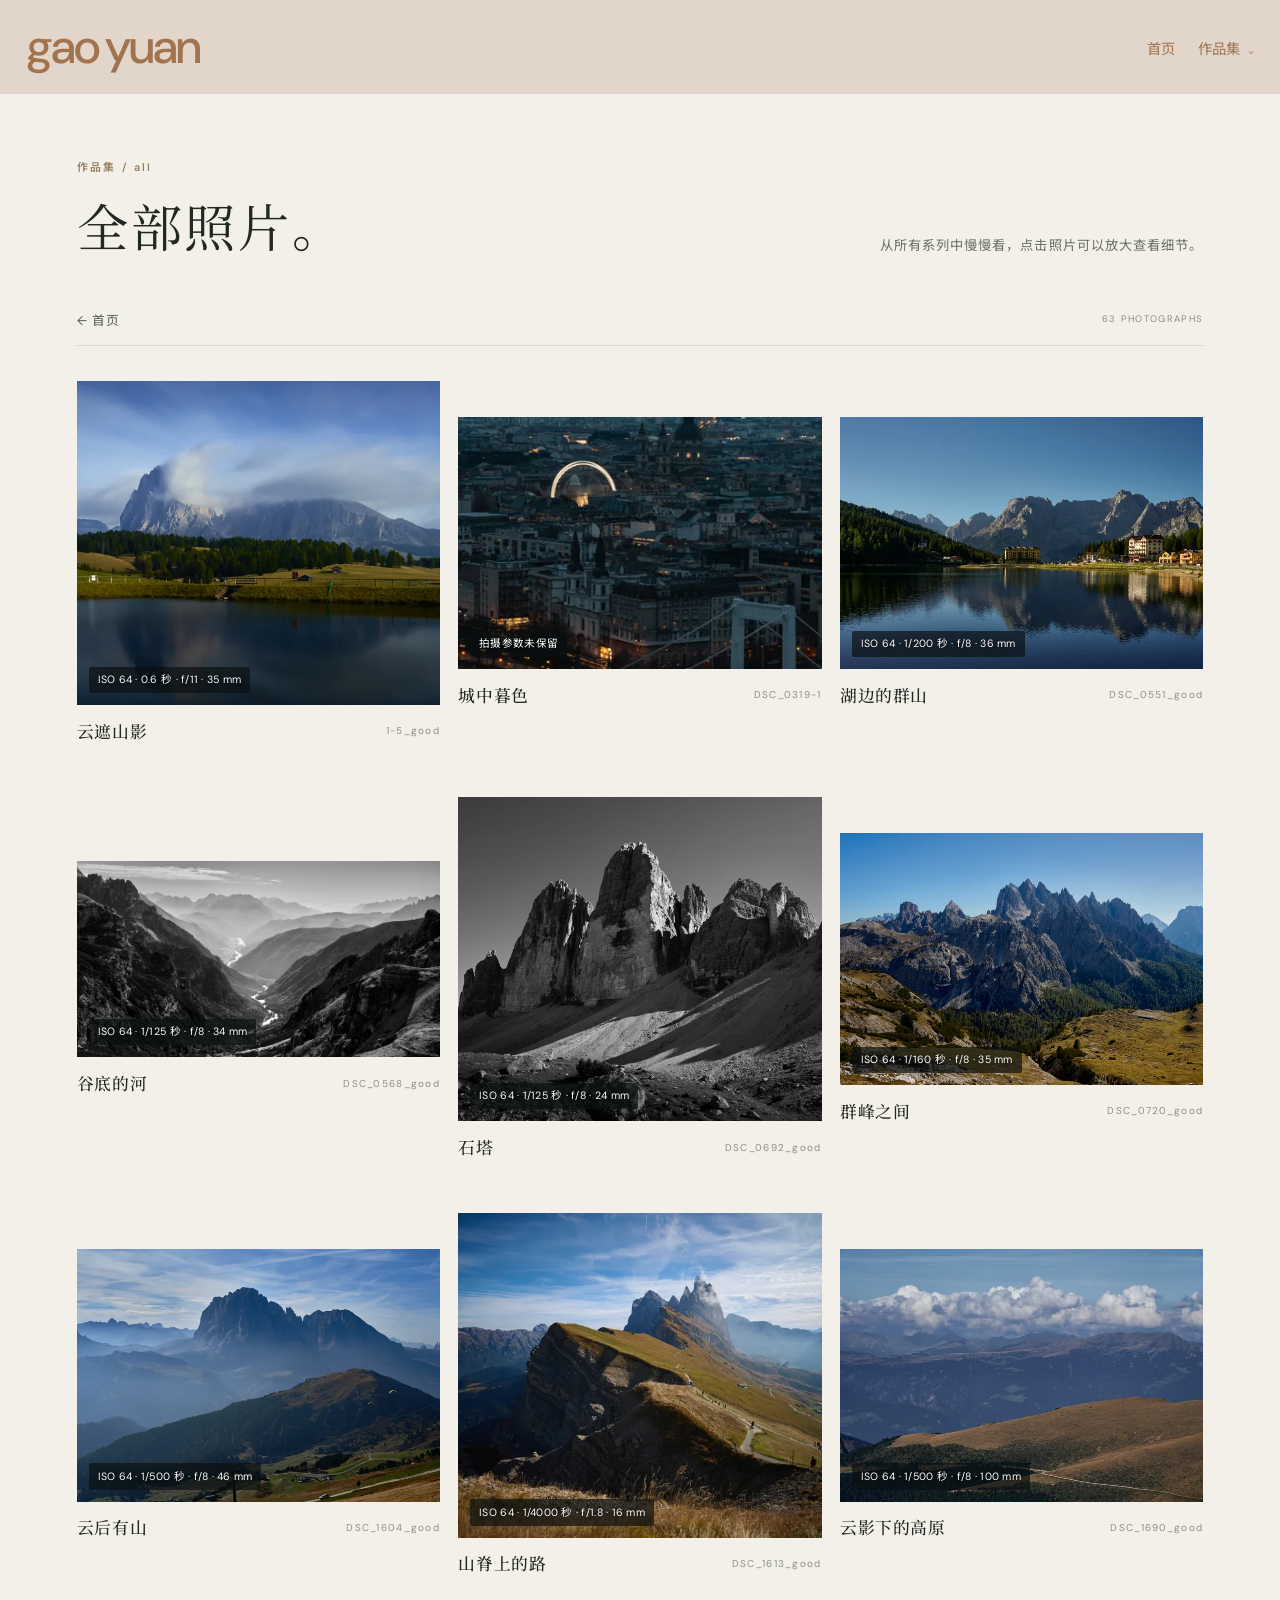
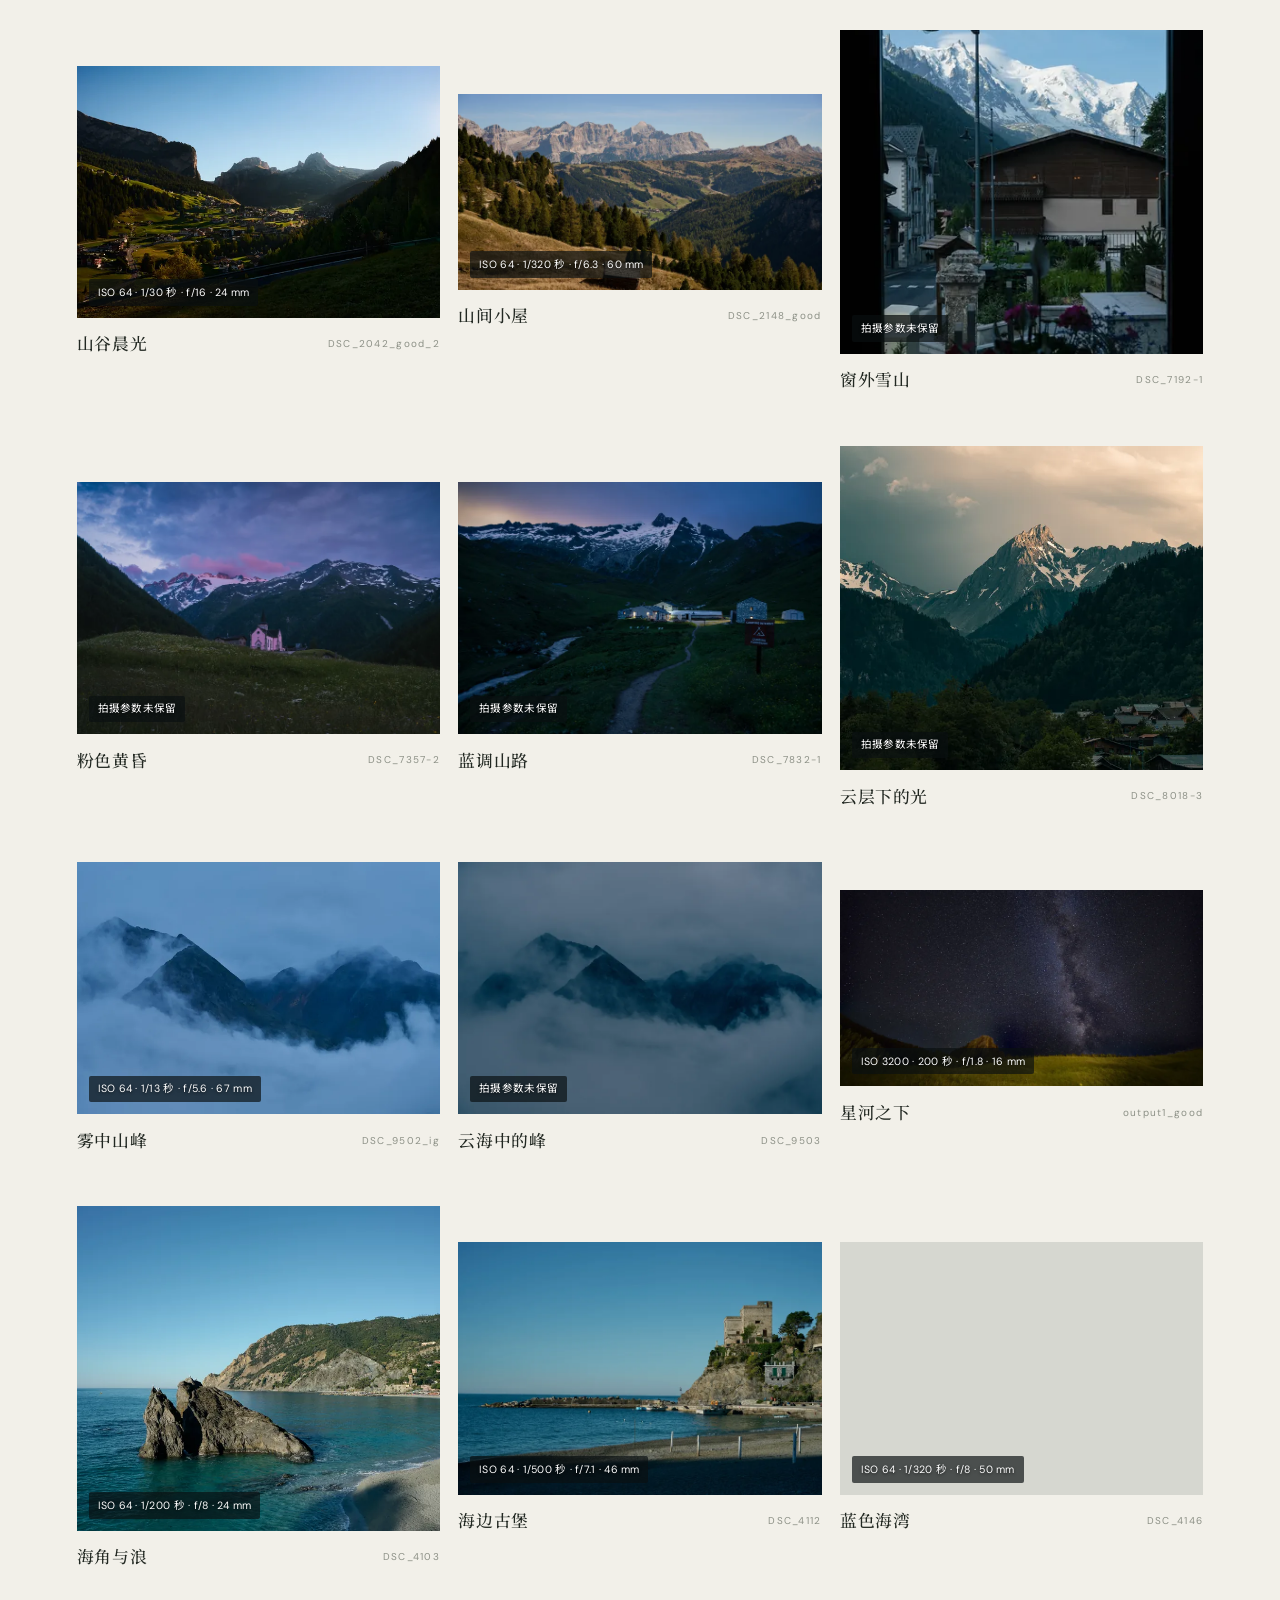
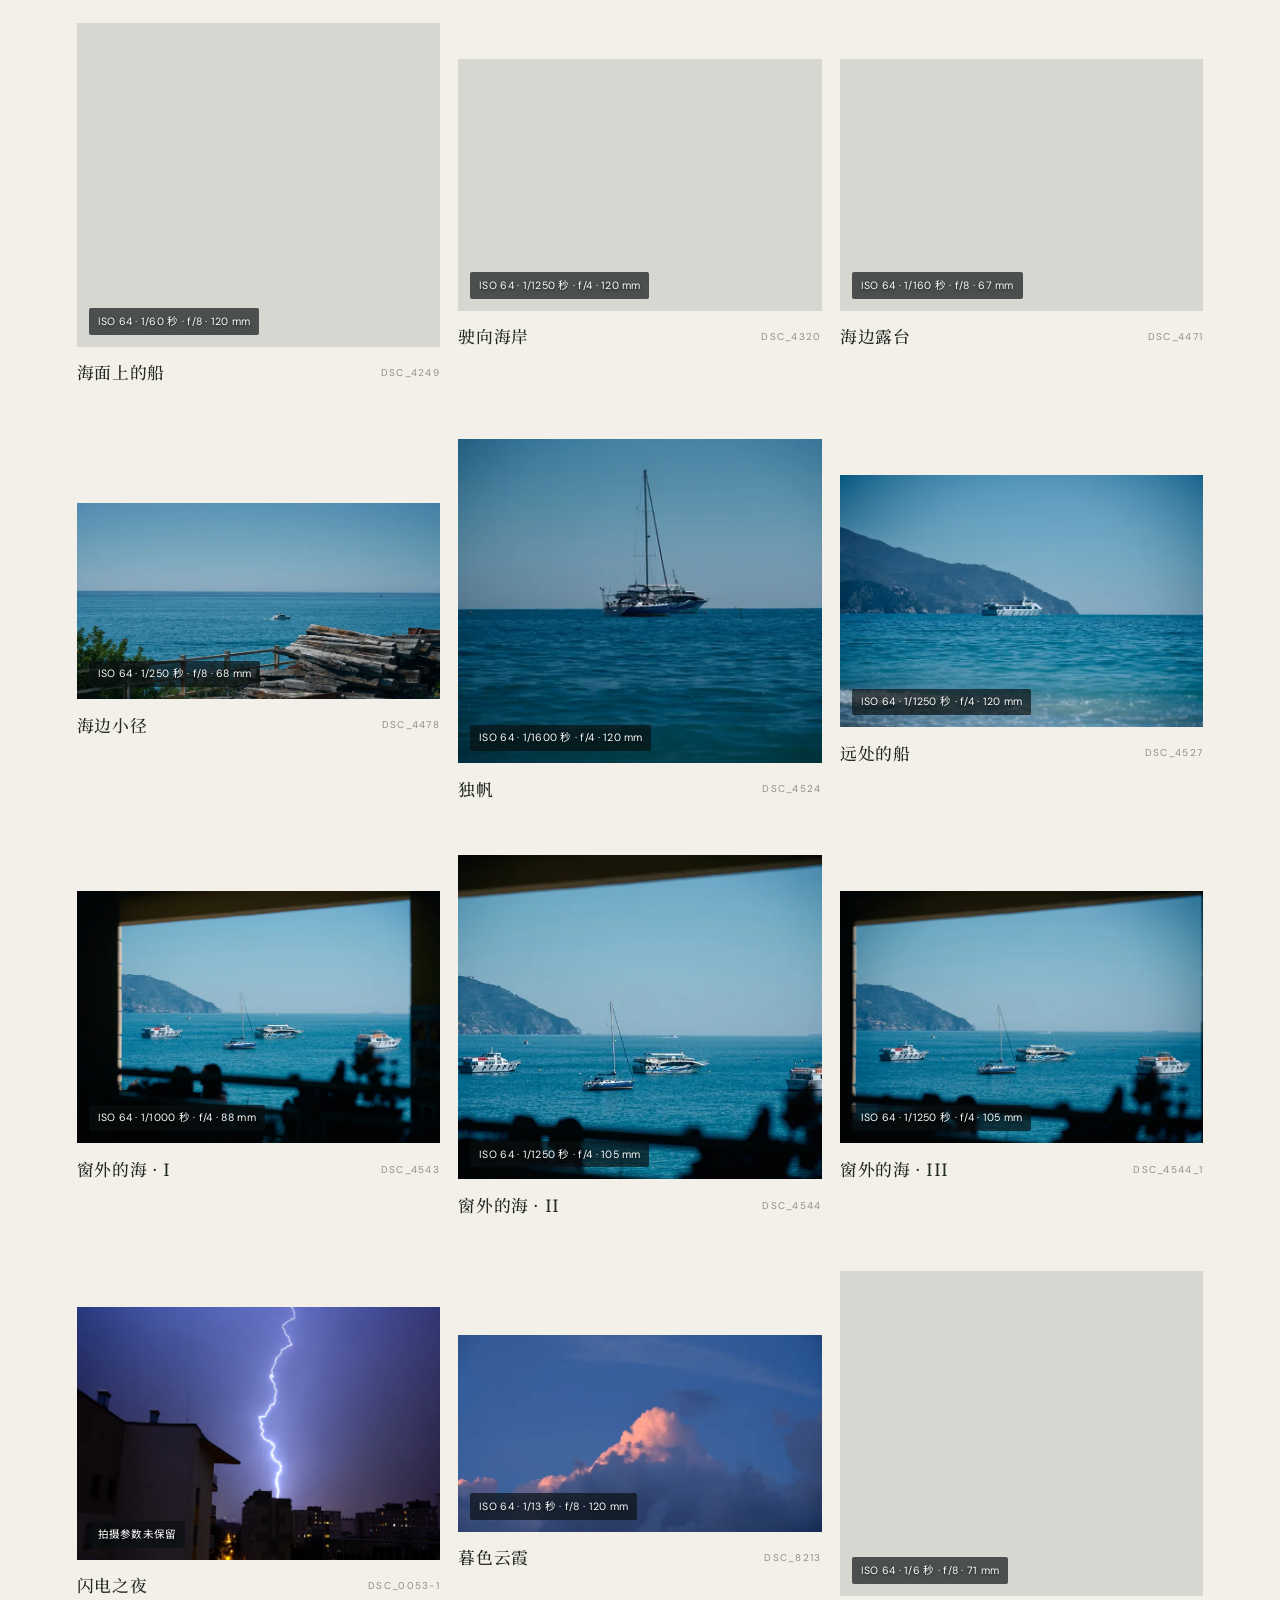
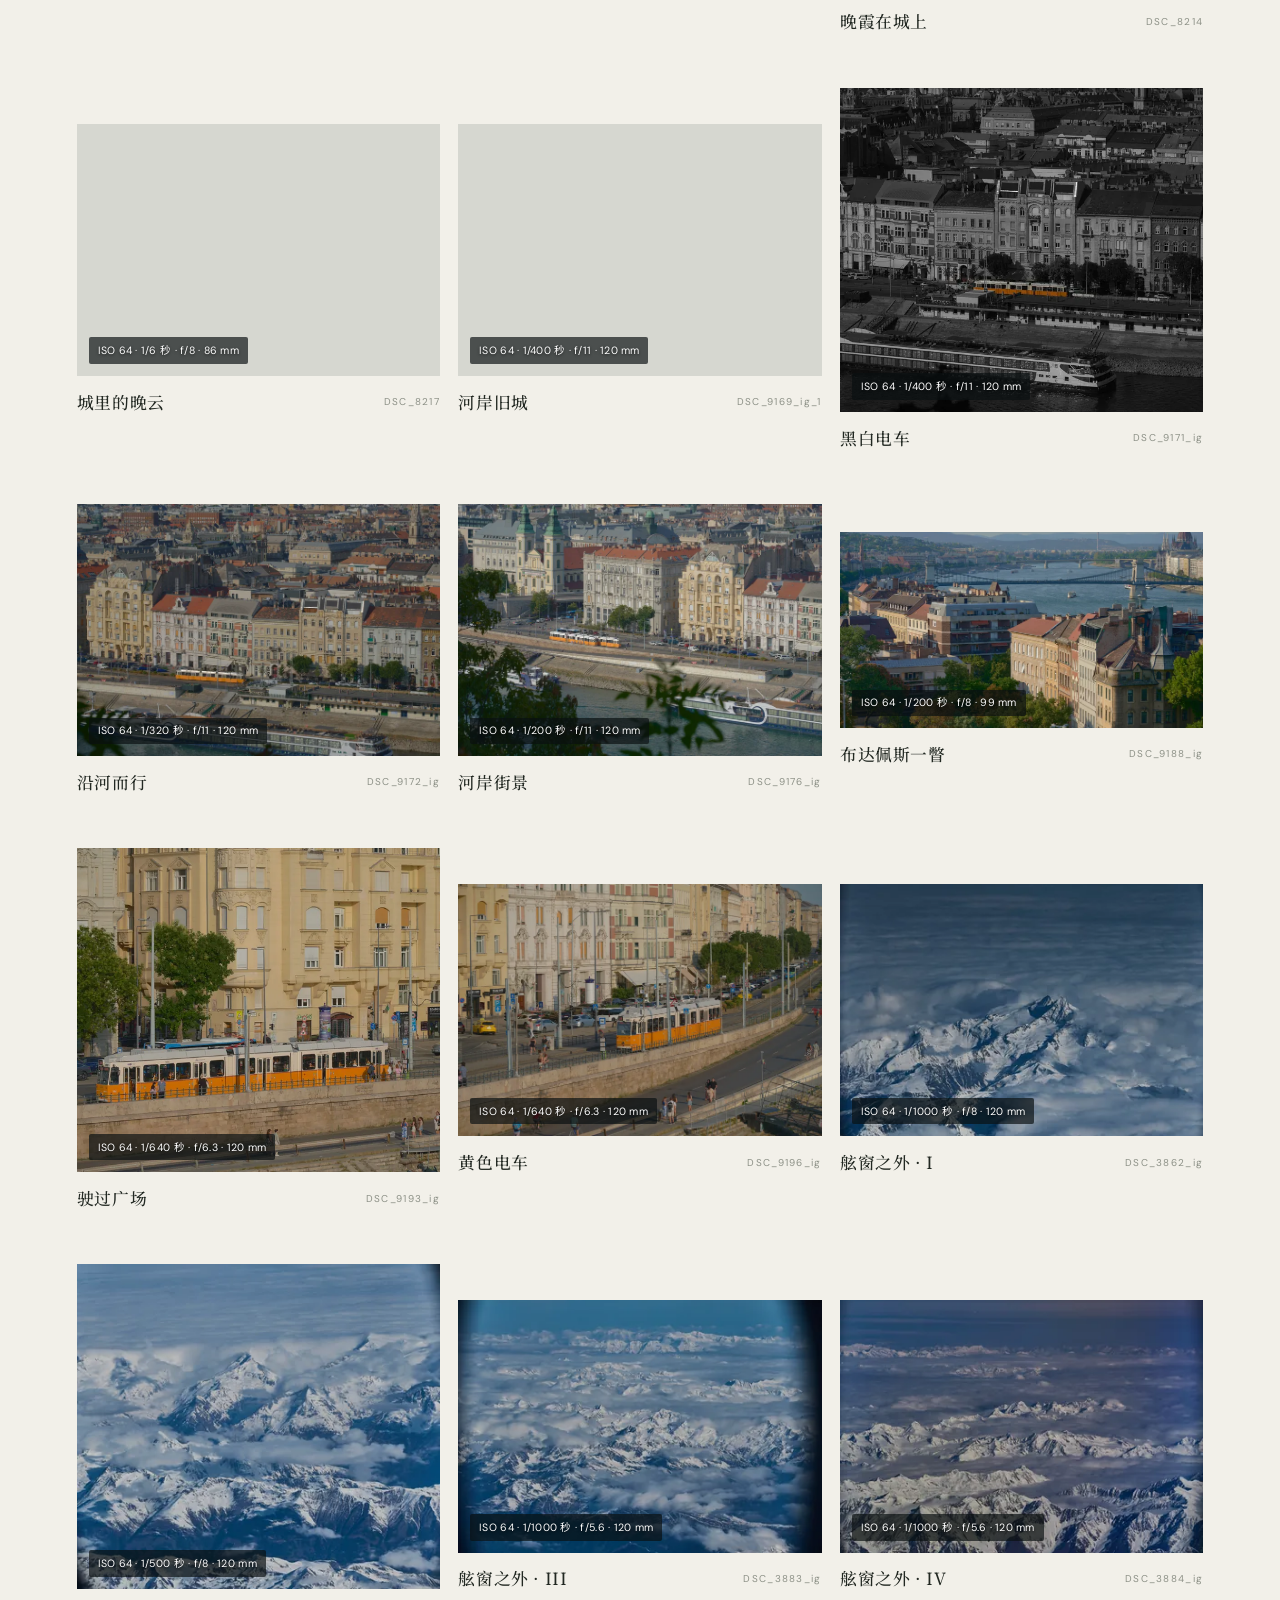
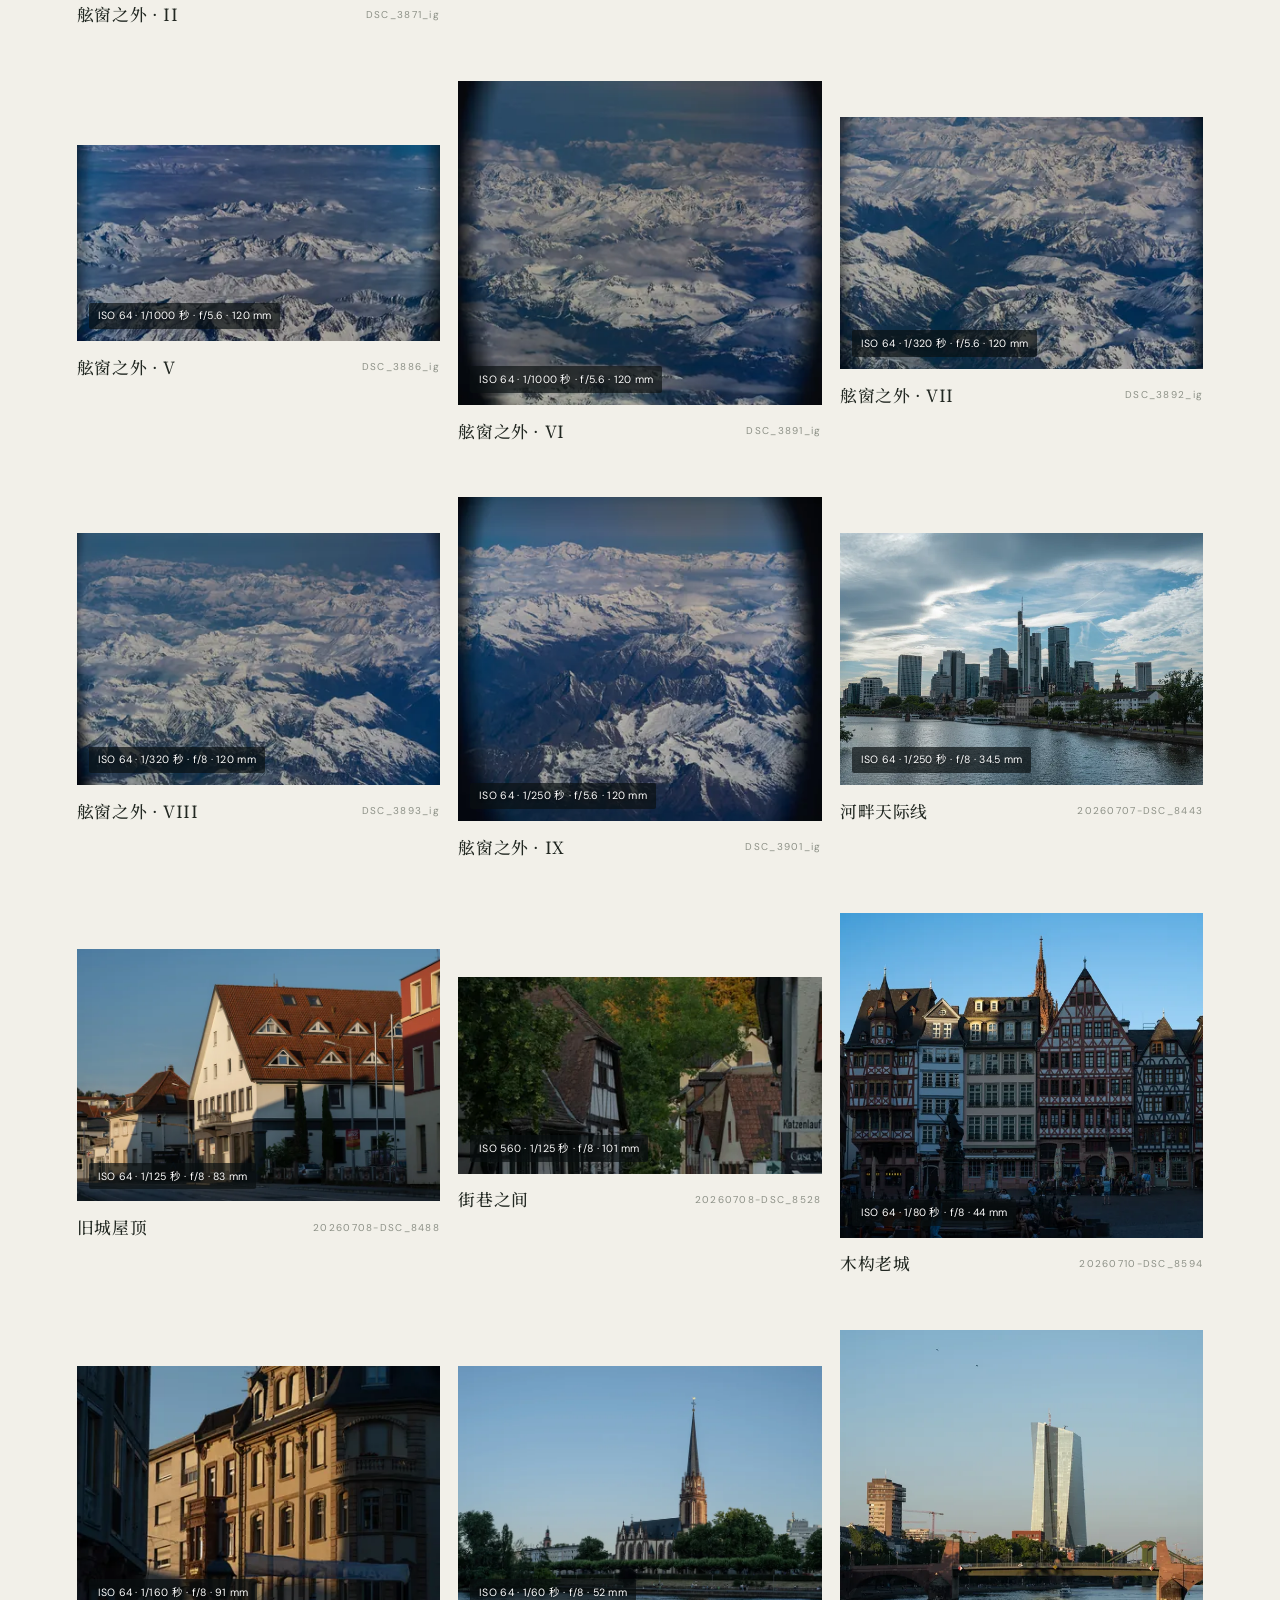
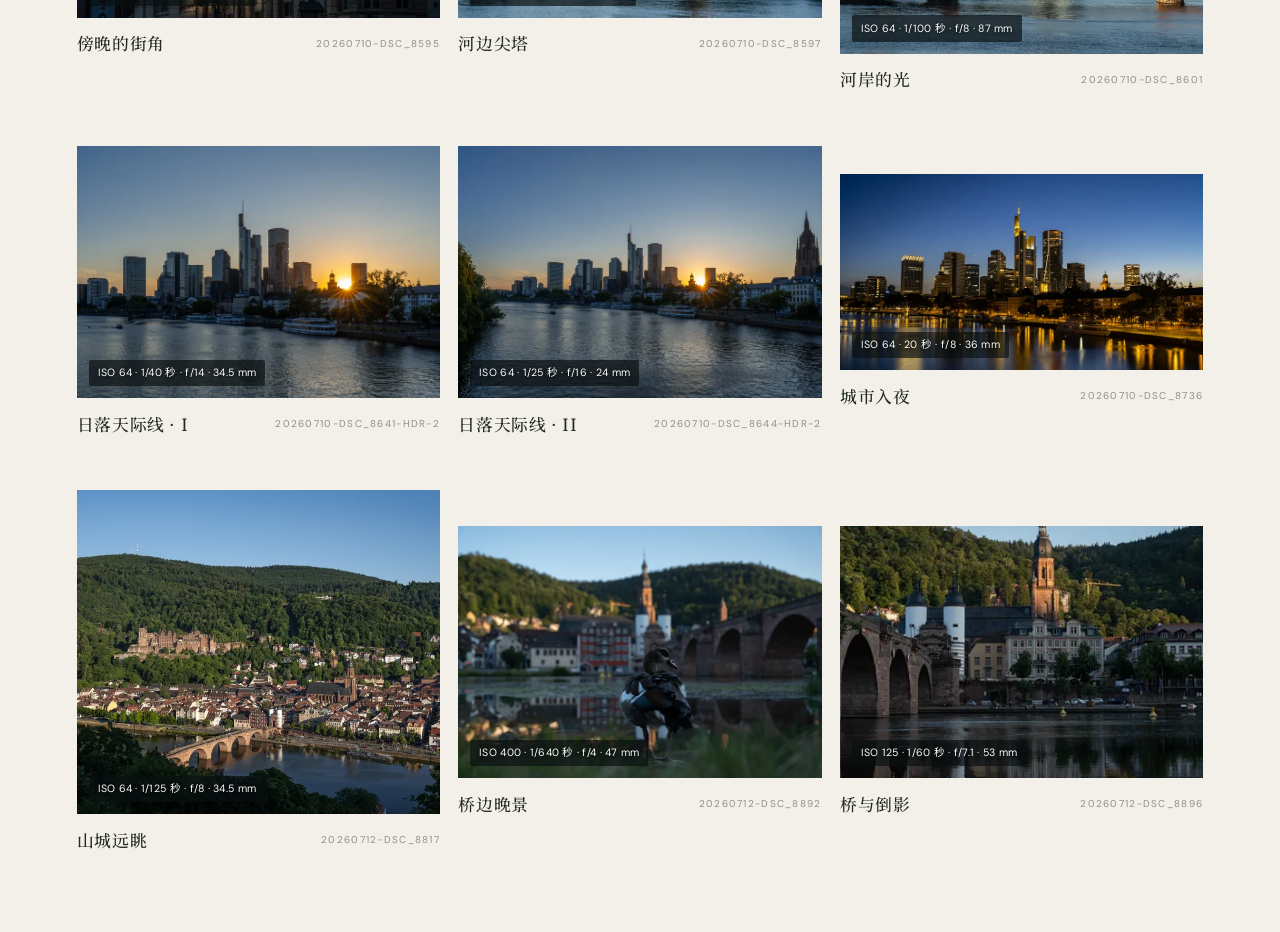
==== commit 1eb7fcab: "Simplify homepage to name and justified photo wall" ====
--- a/collections/all/index.html
+++ b/collections/all/index.html
@@ -2,19 +2,19 @@
 <html lang="zh-CN"><head>
     <meta charset="utf-8" />
     <meta name="viewport" content="width=device-width, initial-scale=1" />
-    <meta name="theme-color" content="#141714" />
+    <meta name="theme-color" content="#e1d6c9" />
     <meta name="description" content="从所有系列中慢慢看。" />
-    <title>全部照片 · 山与光</title>
+    <title>全部照片 · gao yuan</title>
     <link rel="preconnect" href="https://fonts.googleapis.com" />
     <link rel="preconnect" href="https://fonts.gstatic.com" crossorigin />
     <link href="https://fonts.googleapis.com/css2?family=DM+Sans:wght@400;500;600;700&family=Noto+Sans+SC:wght@300;400;500;600&family=Noto+Serif+SC:wght@400;500;600&display=swap" rel="stylesheet" />
-    <link rel="stylesheet" href="../../styles.css?v=20261014-pages" />
-    <script src="../../app.js?v=20261014-pages" defer></script>
+    <link rel="stylesheet" href="../../styles.css?v=20261014-wall" />
+    <script src="../../app.js?v=20261014-wall" defer></script>
   </head>
 <body class="collection-page" data-album="all">
   <a class="skip-link" href="#main">跳到内容</a>
-  <header class="site-header" id="top">
-    <a class="brand" href="../../"><span class="brand-mark" aria-hidden="true">△</span><span>山与光</span><small>FIELD NOTES</small></a>
+  <header class="site-header minimal-header">
+    <a class="site-name" href="../../">gao yuan</a>
     <nav class="main-nav" aria-label="主导航"><a href="../../">首页</a>
       <details class="collection-menu" id="collection-menu"><summary>作品集</summary><div class="collection-menu-list" id="album-menu-list"><a href="../../collections/budapest/"><span>布达佩斯</span><small>11 张</small></a>
 <a href="../../collections/germany/"><span>德国</span><small>13 张</small></a>
@@ -22,12 +22,11 @@
 <a href="../../collections/landscapes/"><span>山水风光</span><small>18 张</small></a>
 <a href="../../collections/from-plane/"><span>舷窗之外</span><small>9 张</small></a>
 <a href="../../collections/all/"><span>全部照片</span><small>63 张</small></a></div></details>
-      <a href="../../#about">关于</a></nav>
-    <a class="header-action" href="../../#archive">全部系列 ↗</a>
+      </nav>
   </header>
   <main id="main"><section class="archive section-wrap" id="archive" aria-labelledby="archive-title">
     <div class="section-heading archive-heading"><div><p class="section-number">作品集 / all</p><h1 id="archive-title">全部照片。</h1></div><p id="archive-description">从所有系列中慢慢看。</p></div>
-    <div id="album-gallery"><div class="album-gallery-top"><a class="album-back" href="../../#archive">← 全部系列</a><span class="gallery-count" id="gallery-count">63 PHOTOGRAPHS</span></div>
+    <div id="album-gallery"><div class="album-gallery-top"><a class="album-back" href="../../">← 首页</a><span class="gallery-count" id="gallery-count">63 PHOTOGRAPHS</span></div>
       <div class="gallery-grid" id="gallery-grid"><a class="gallery-card" href="../../photos/previews/original/01-detail.webp">
           <span class="image-wrap"><img src="../../photos/previews/original/01-thumb.webp" alt="1-5_good" loading="lazy" width="8256" height="5160" />
           <span class="gallery-exposure">ISO 64 · 0.6 秒 · f/11 · 35 mm</span></span>
@@ -220,7 +219,6 @@
           <span class="gallery-card-meta"><strong>20260712-DSC_8896</strong></span></a></div>
     </div>
   </section></main>
-  <footer class="site-footer"><a href="../../">山与光 · 个人摄影作品集</a><a href="#top">BACK TO TOP ↑</a></footer>
   <dialog class="lightbox" id="lightbox" aria-label="照片大图">
       <button class="lightbox-close" id="lightbox-close" type="button" aria-label="关闭大图">×</button>
       <div class="lightbox-tools" aria-label="照片缩放控制">
--- a/styles.css
+++ b/styles.css
@@ -57,3 +57,18 @@
 .album-back:hover{color:var(--ink)}
 @media(max-width:950px){.album-grid{grid-template-columns:repeat(2,minmax(0,1fr))}}
 @media(max-width:650px){.main-nav{gap:.9rem}.main-nav a,.collection-menu summary{font-size:.7rem}.collection-menu-list{top:calc(100% + 1.4rem);right:-2.2rem}.album-grid{grid-template-columns:1fr}.album-card{min-height:290px}.album-card-content{padding:1.3rem}}
+
+/* Minimal nameplate and an uncropped, justified photograph wall. */
+.home-page{background:#e1d6c9;color:#a1734f}
+.home-page .minimal-header,.collection-page .minimal-header{position:relative;inset:auto;height:auto;min-height:94px;padding:20px 26px;border:0;background:#e1d6c9;color:#a1734f;gap:1rem}
+.site-name{margin:0;font-family:var(--sans);font-size:clamp(2rem,3.8vw,3rem);font-weight:500;line-height:1;letter-spacing:-.045em;white-space:nowrap}
+.minimal-header .main-nav{margin:0;gap:1.4rem}
+.minimal-header .collection-menu summary,.minimal-header .main-nav>a{font-size:.9rem;letter-spacing:.01em}
+.minimal-header .collection-menu-list{right:0}
+.home-gallery{display:flex;flex-direction:column;gap:6px;padding:0 0 6px}
+.photo-row{display:flex;gap:6px;align-items:flex-start;width:100%}
+.home-photo{display:block;flex-basis:0;flex-shrink:1;min-width:0;padding:0;margin:0;border:0;border-radius:0;background:none;cursor:pointer;overflow:hidden}
+.home-photo img{width:100%;height:auto;max-width:none;transition:filter .25s ease}
+.home-photo:hover img{filter:brightness(.95)}
+.home-photo:focus-visible{outline:2px solid #a1734f;outline-offset:-3px}
+@media(max-width:650px){.home-page .minimal-header,.collection-page .minimal-header{min-height:76px;padding:19px 18px}.site-name{font-size:2rem}.minimal-header .main-nav{gap:.8rem}.minimal-header .collection-menu summary,.minimal-header .main-nav>a{font-size:.8rem}.home-gallery,.photo-row{gap:4px}.home-gallery{padding-bottom:4px}}
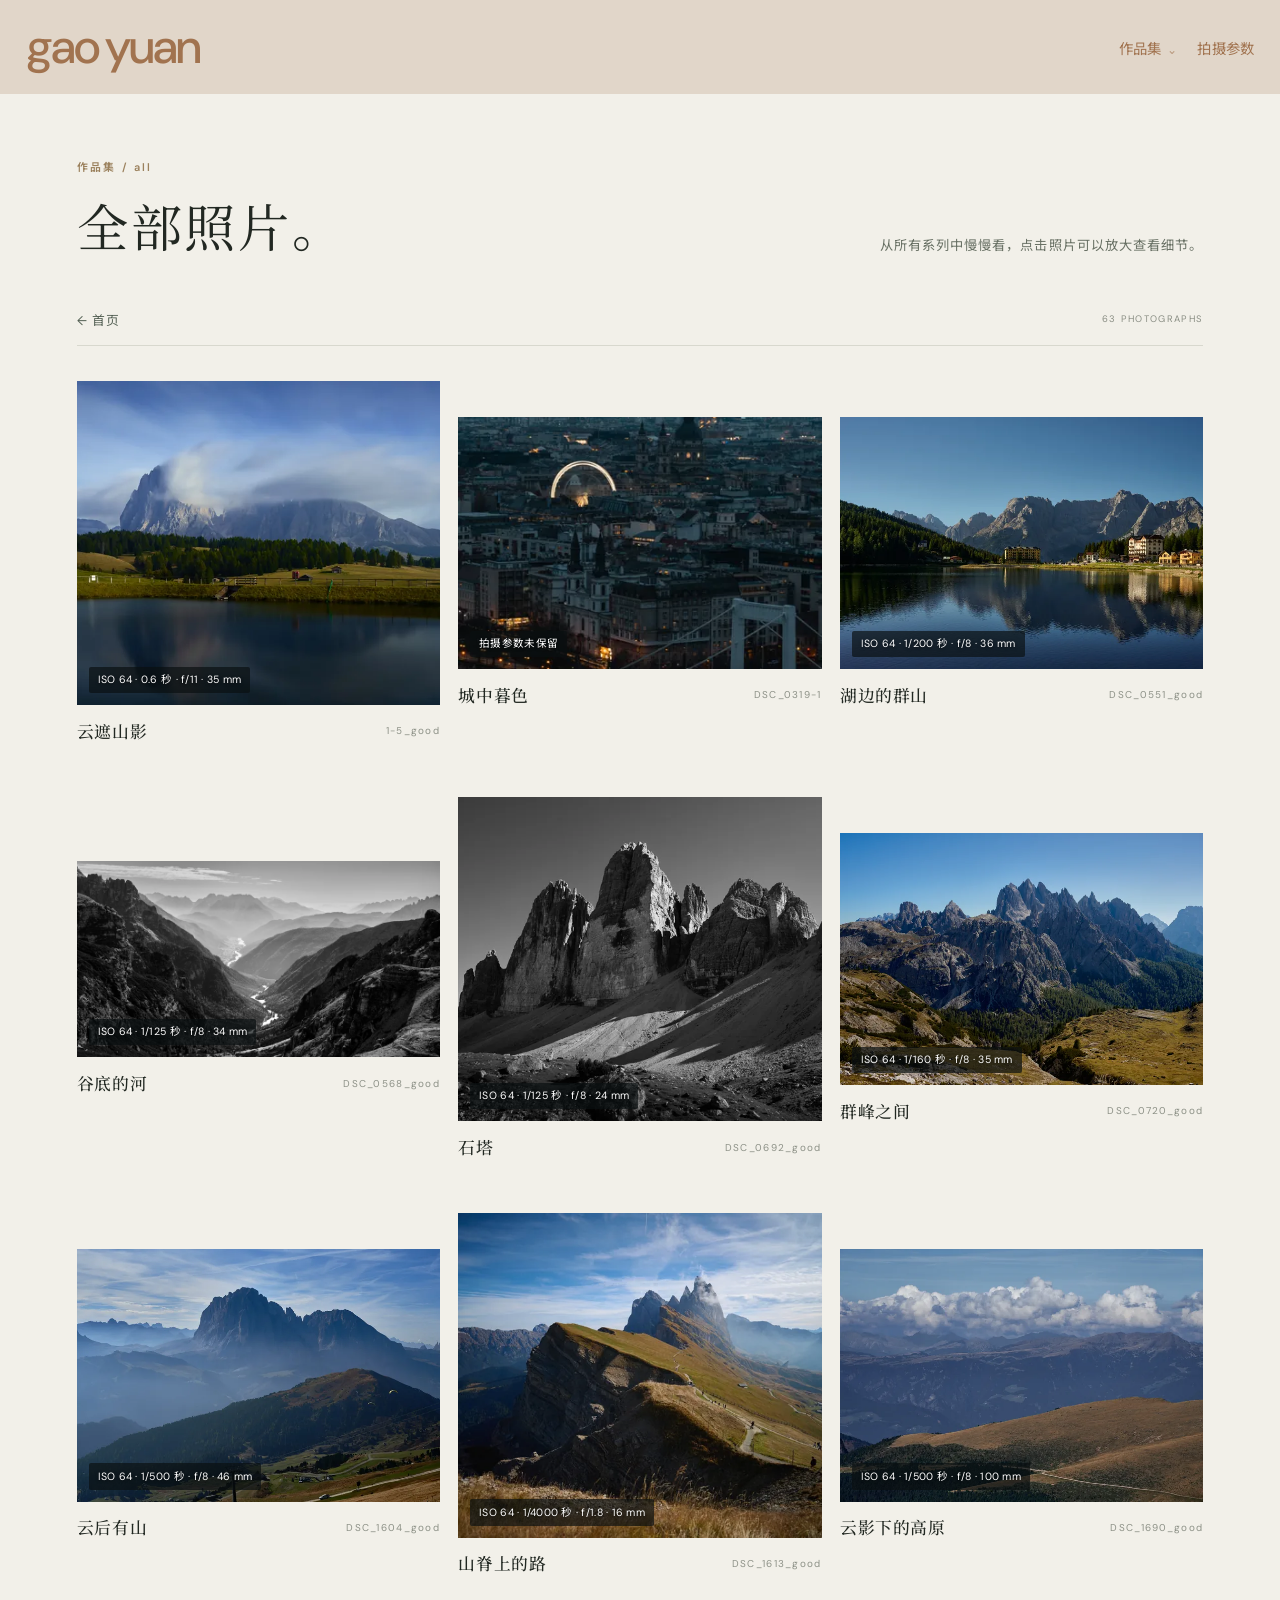
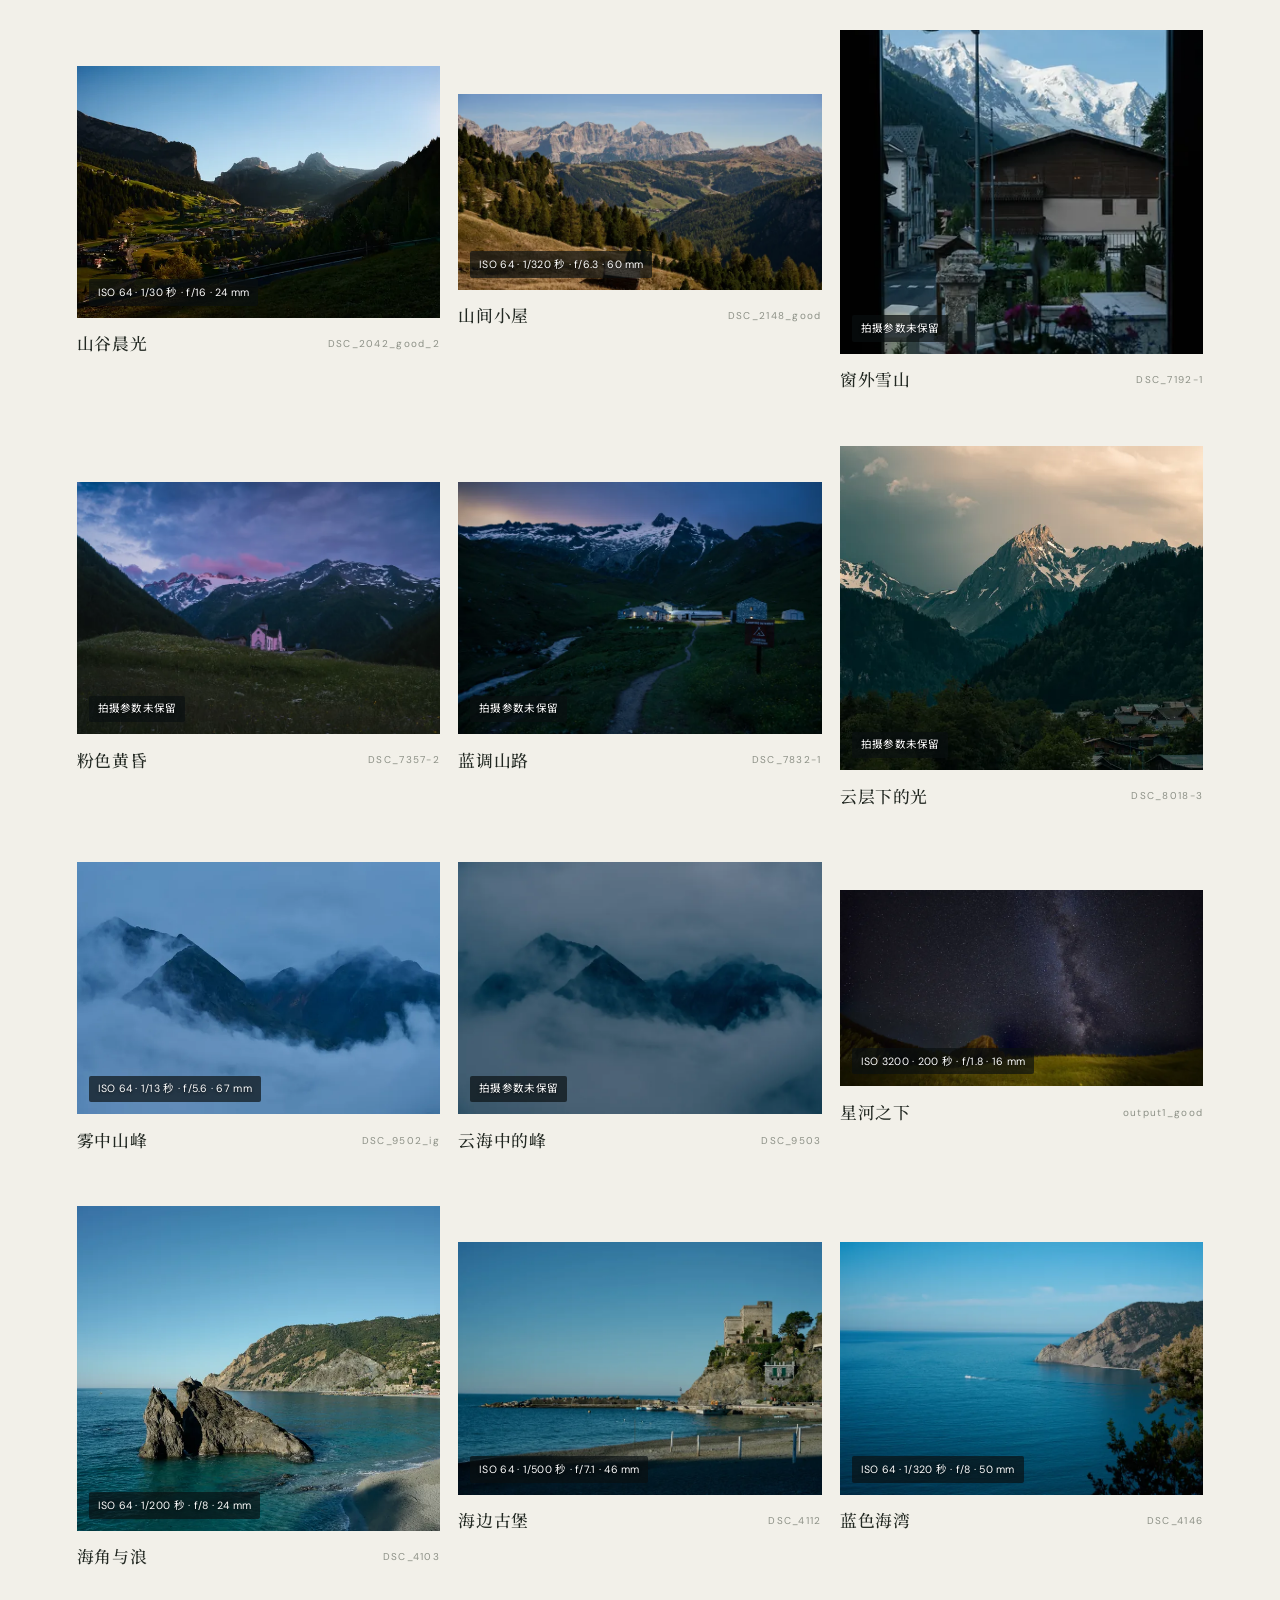
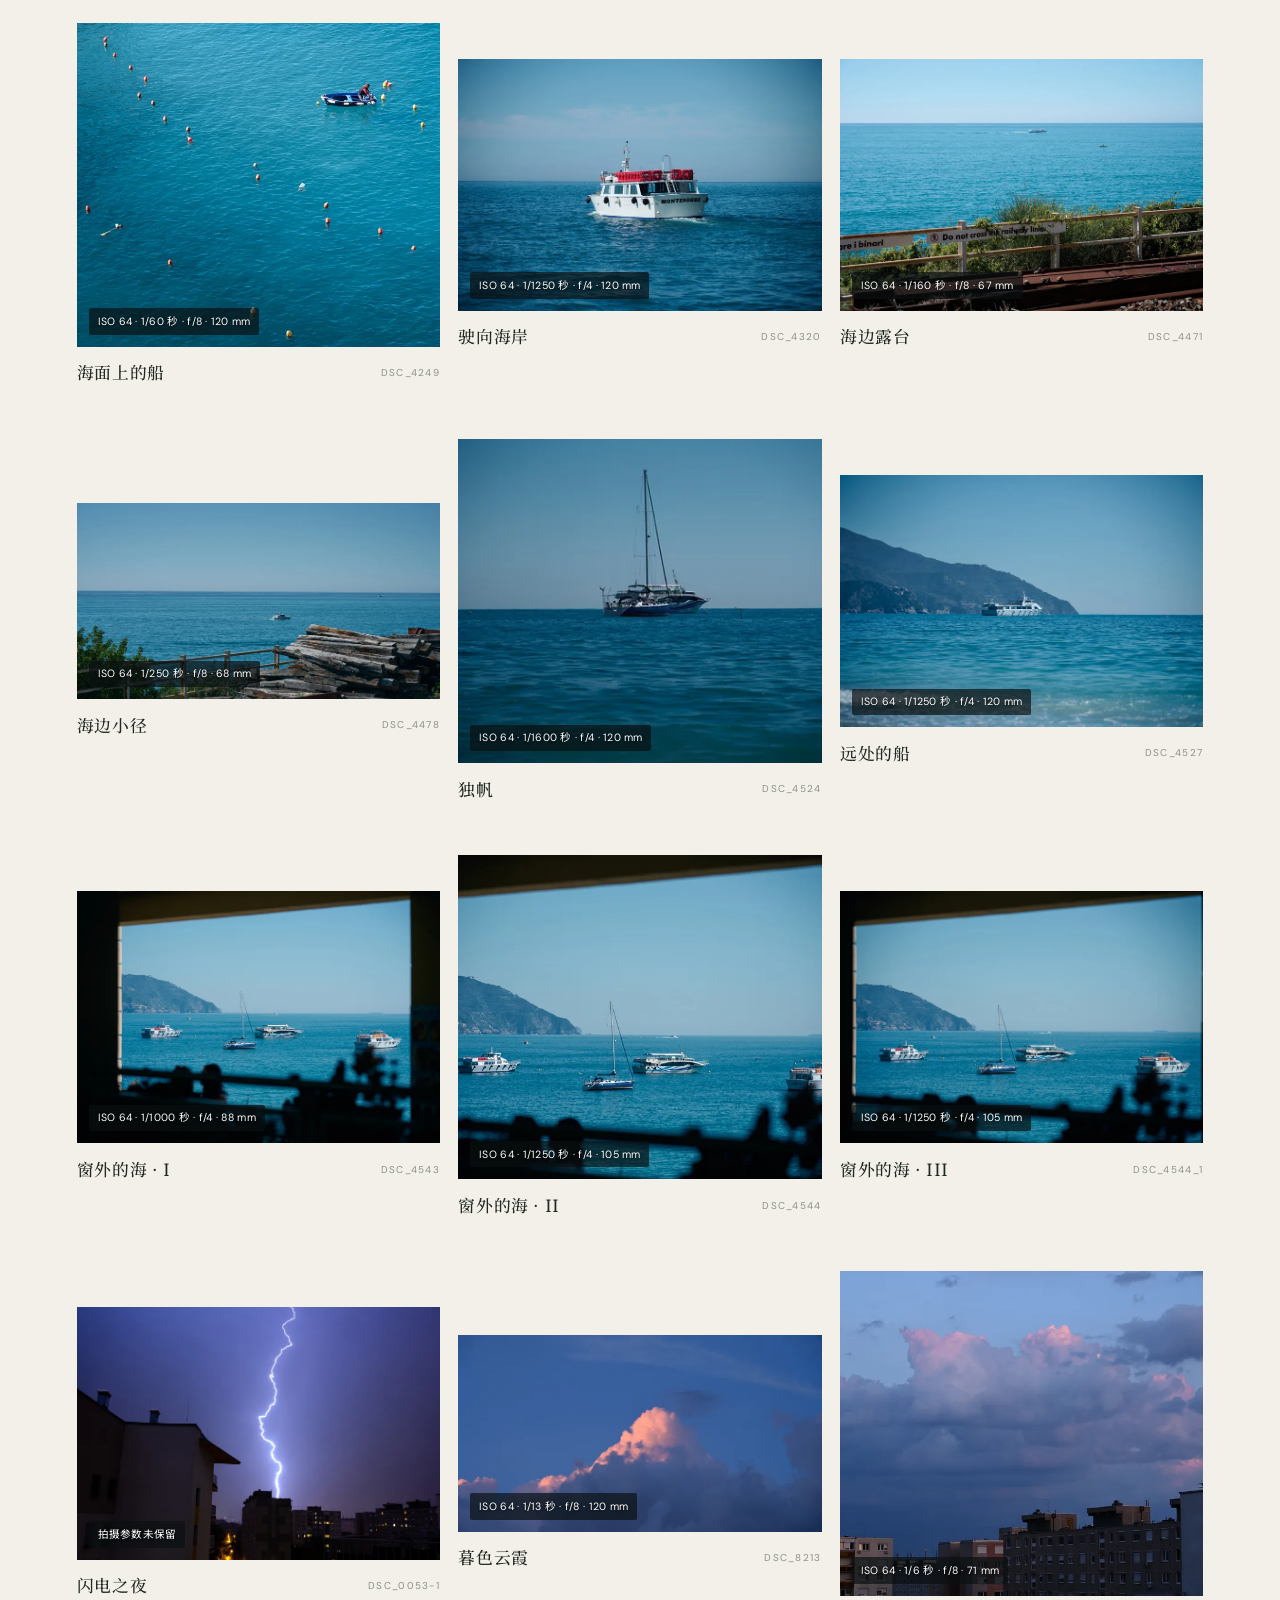
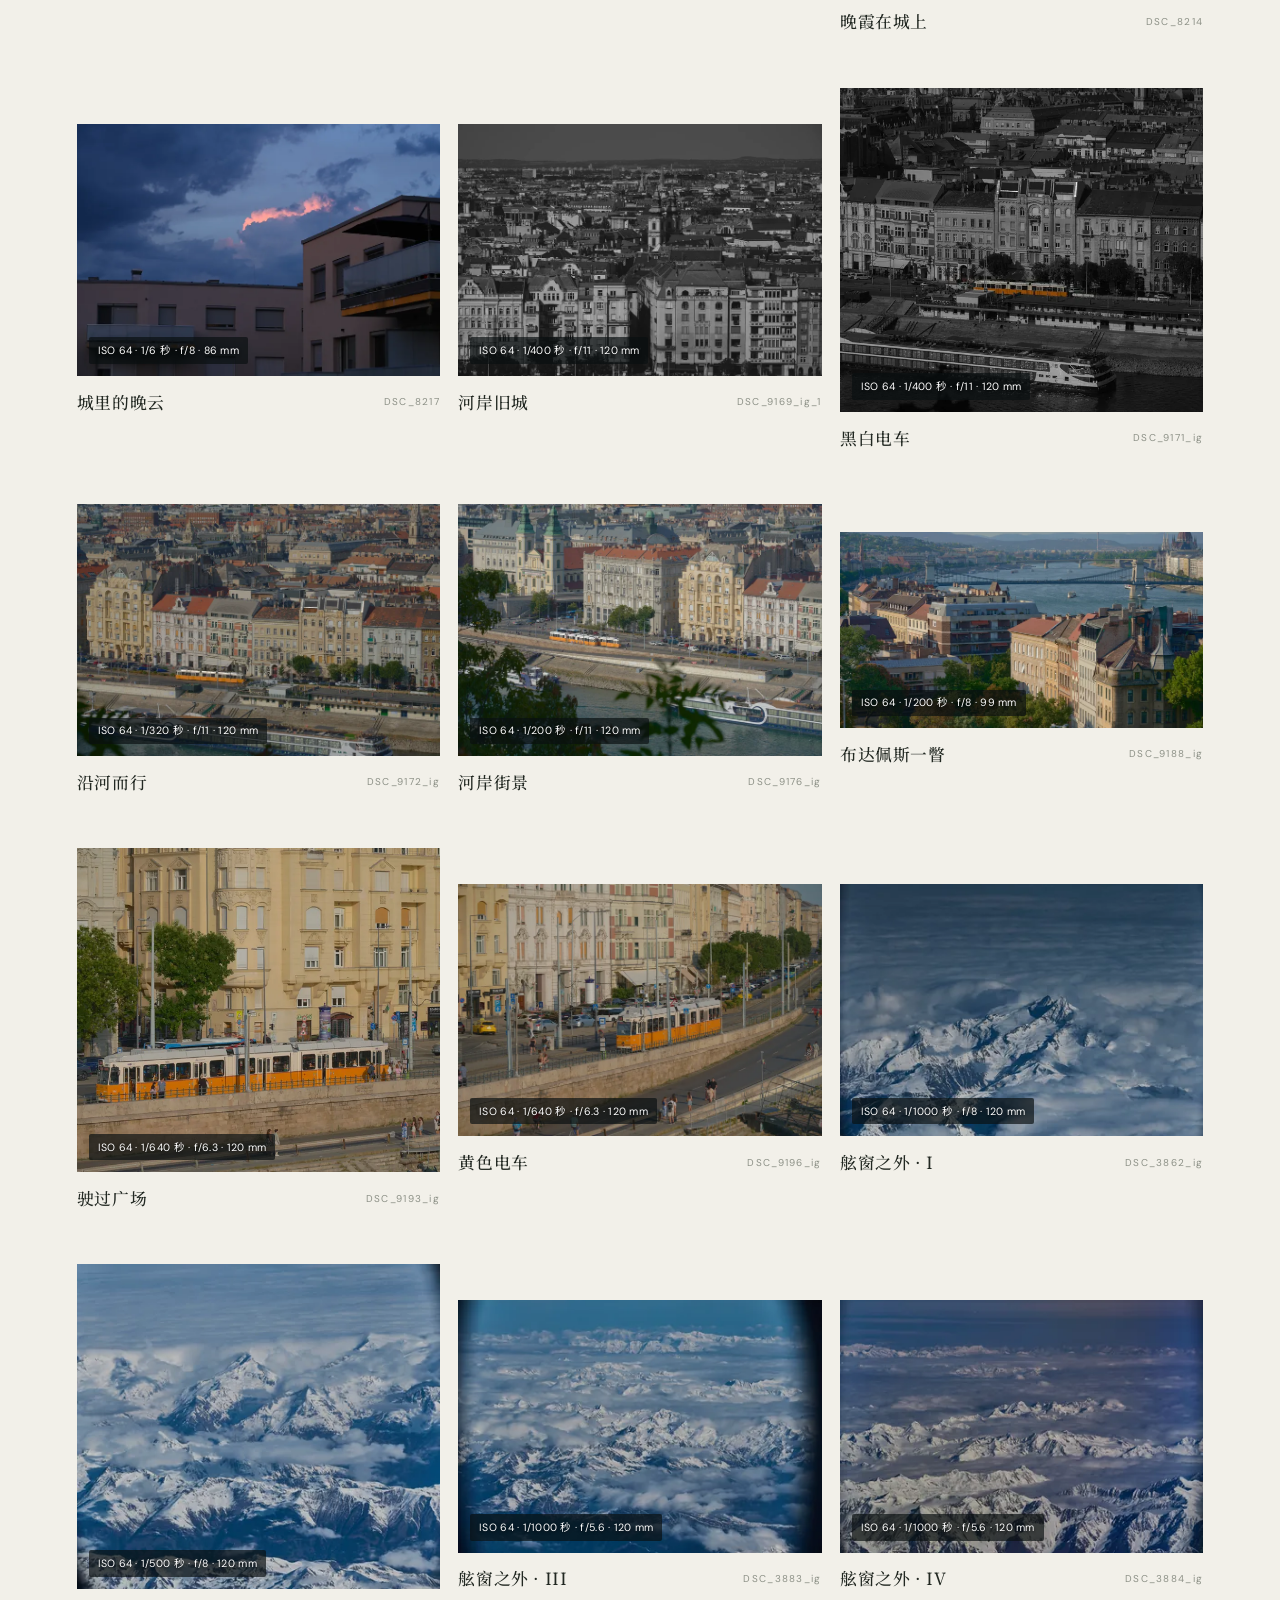
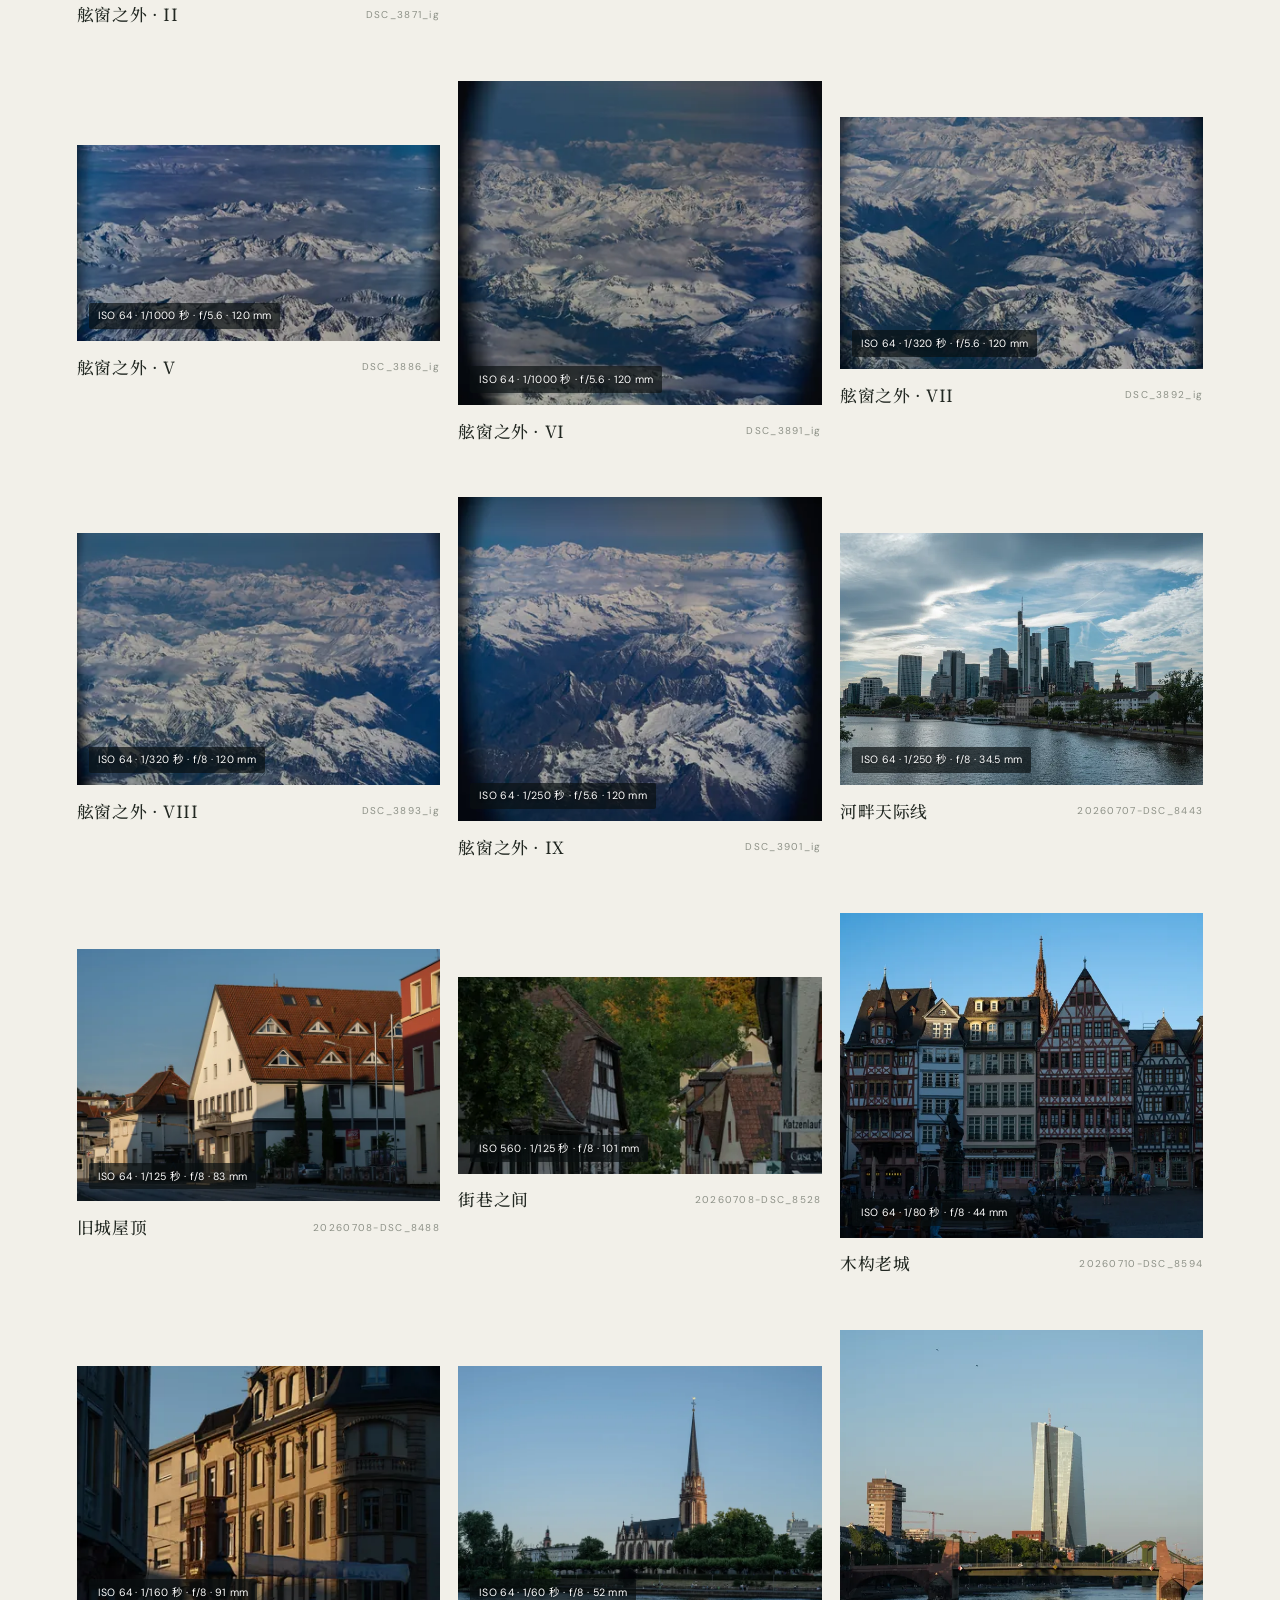
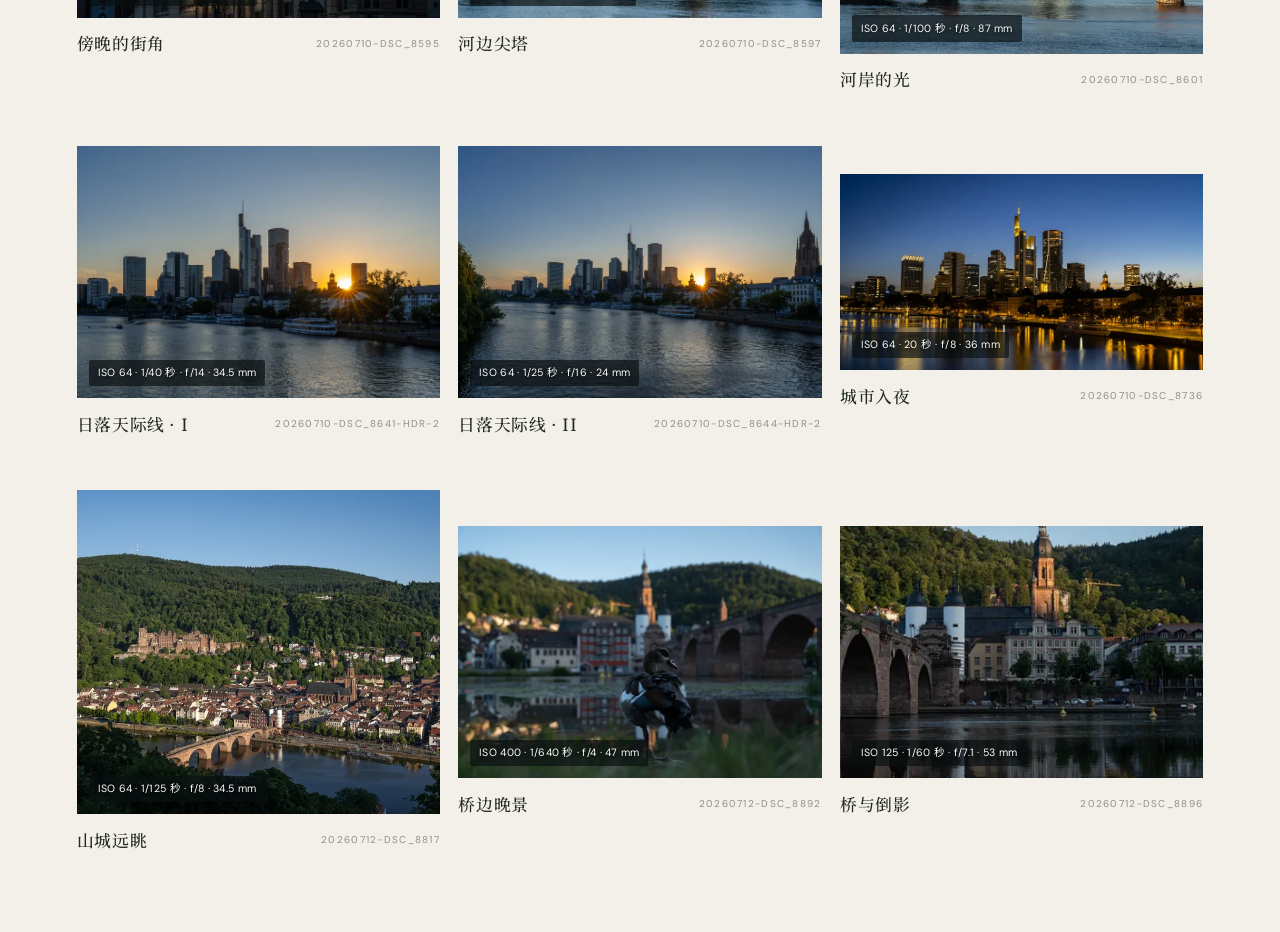
==== commit 361e0eeb: "Add photo settings log and stacked distribution charts" ====
--- a/collections/all/index.html
+++ b/collections/all/index.html
@@ -8,20 +8,21 @@
     <link rel="preconnect" href="https://fonts.googleapis.com" />
     <link rel="preconnect" href="https://fonts.gstatic.com" crossorigin />
     <link href="https://fonts.googleapis.com/css2?family=DM+Sans:wght@400;500;600;700&family=Noto+Sans+SC:wght@300;400;500;600&family=Noto+Serif+SC:wght@400;500;600&display=swap" rel="stylesheet" />
-    <link rel="stylesheet" href="../../styles.css?v=20261014-wall" />
-    <script src="../../app.js?v=20261014-wall" defer></script>
+    <link rel="stylesheet" href="../../styles.css?v=20261014-parameters" />
+    <script src="../../app.js?v=20261014-parameters" defer></script>
   </head>
 <body class="collection-page" data-album="all">
   <a class="skip-link" href="#main">跳到内容</a>
   <header class="site-header minimal-header">
     <a class="site-name" href="../../">gao yuan</a>
-    <nav class="main-nav" aria-label="主导航"><a href="../../">首页</a>
+    <nav class="main-nav" aria-label="主导航">
       <details class="collection-menu" id="collection-menu"><summary>作品集</summary><div class="collection-menu-list" id="album-menu-list"><a href="../../collections/budapest/"><span>布达佩斯</span><small>11 张</small></a>
 <a href="../../collections/germany/"><span>德国</span><small>13 张</small></a>
 <a href="../../collections/italy/"><span>意大利</span><small>12 张</small></a>
 <a href="../../collections/landscapes/"><span>山水风光</span><small>18 张</small></a>
 <a href="../../collections/from-plane/"><span>舷窗之外</span><small>9 张</small></a>
 <a href="../../collections/all/"><span>全部照片</span><small>63 张</small></a></div></details>
+      <a href="../../parameters/">拍摄参数</a>
       </nav>
   </header>
   <main id="main"><section class="archive section-wrap" id="archive" aria-labelledby="archive-title">
--- a/styles.css
+++ b/styles.css
@@ -72,3 +72,29 @@
 .home-photo:hover img{filter:brightness(.95)}
 .home-photo:focus-visible{outline:2px solid #a1734f;outline-offset:-3px}
 @media(max-width:650px){.home-page .minimal-header,.collection-page .minimal-header{min-height:76px;padding:19px 18px}.site-name{font-size:2rem}.minimal-header .main-nav{gap:.8rem}.minimal-header .collection-menu summary,.minimal-header .main-nav>a{font-size:.8rem}.home-gallery,.photo-row{gap:4px}.home-gallery{padding-bottom:4px}}
+
+.parameter-main{max-width:1120px;margin:0 auto;padding:3.5rem clamp(1.1rem,4vw,3rem) 4rem}
+.parameter-main h1{font-family:var(--serif);font-size:clamp(2rem,4vw,3.3rem);font-weight:400;margin:0 0 1rem}
+.parameter-summary{display:flex;flex-wrap:wrap;gap:.6rem 1.5rem;color:var(--muted);font-size:.8rem;margin-bottom:3rem}
+.parameter-charts{display:flex;flex-direction:column;gap:2.2rem}
+.parameter-chart-section{padding:1.4rem 1.3rem .5rem;background:#ece6dc;border:1px solid #d8d0c3}
+.parameter-chart-heading{display:flex;align-items:baseline;justify-content:space-between;gap:1rem;margin-bottom:.6rem}
+.parameter-main h2{font-family:var(--serif);font-size:1.45rem;font-weight:500;margin:0}
+.parameter-chart-heading span{font-size:.73rem;color:var(--muted)}
+.chart-scroll,.table-scroll{overflow-x:auto;overscroll-behavior-x:contain}
+.parameter-chart{display:block;width:100%;min-width:760px;font-family:var(--sans);overflow:visible}
+.chart-gridline{stroke:#d4cdc0;stroke-width:1}
+.chart-bar{fill:#a1734f;transition:fill .15s}
+.chart-bar:hover{fill:#725039}
+.chart-tick,.chart-label,.axis-unit{fill:#5d6259;font-size:12px}
+.chart-count{fill:#343c33;font-size:12px;font-weight:600}
+.parameter-log{margin-top:3.5rem}
+.parameter-log h2{margin-bottom:1.2rem}
+.parameter-table{width:100%;min-width:850px;border-collapse:collapse;font-size:.78rem;text-align:left}
+.parameter-table td,.parameter-table th{padding:.7rem .75rem;border-bottom:1px solid var(--line);white-space:nowrap;font-weight:400}
+.parameter-table thead th{background:#e7dfd3;font-weight:600}
+.parameter-table tbody tr:hover{background:#ebe6dc}
+.parameter-photo{display:block;width:64px;height:48px}
+.parameter-photo img{width:100%;height:100%;object-fit:cover}
+.minimal-header .main-nav a[aria-current="page"]{text-decoration:underline;text-underline-offset:.35rem}
+@media(max-width:650px){.parameter-main{padding-top:2rem}.parameter-summary{gap:.5rem 1rem;margin-bottom:2rem;font-size:.7rem}.parameter-chart-section{padding:1rem .8rem .3rem}.parameter-chart-heading{flex-direction:column;gap:.3rem}.parameter-chart-heading span{font-size:.68rem}.parameter-table td,.parameter-table th{padding:.6rem}.minimal-header .main-nav{gap:.65rem}}
